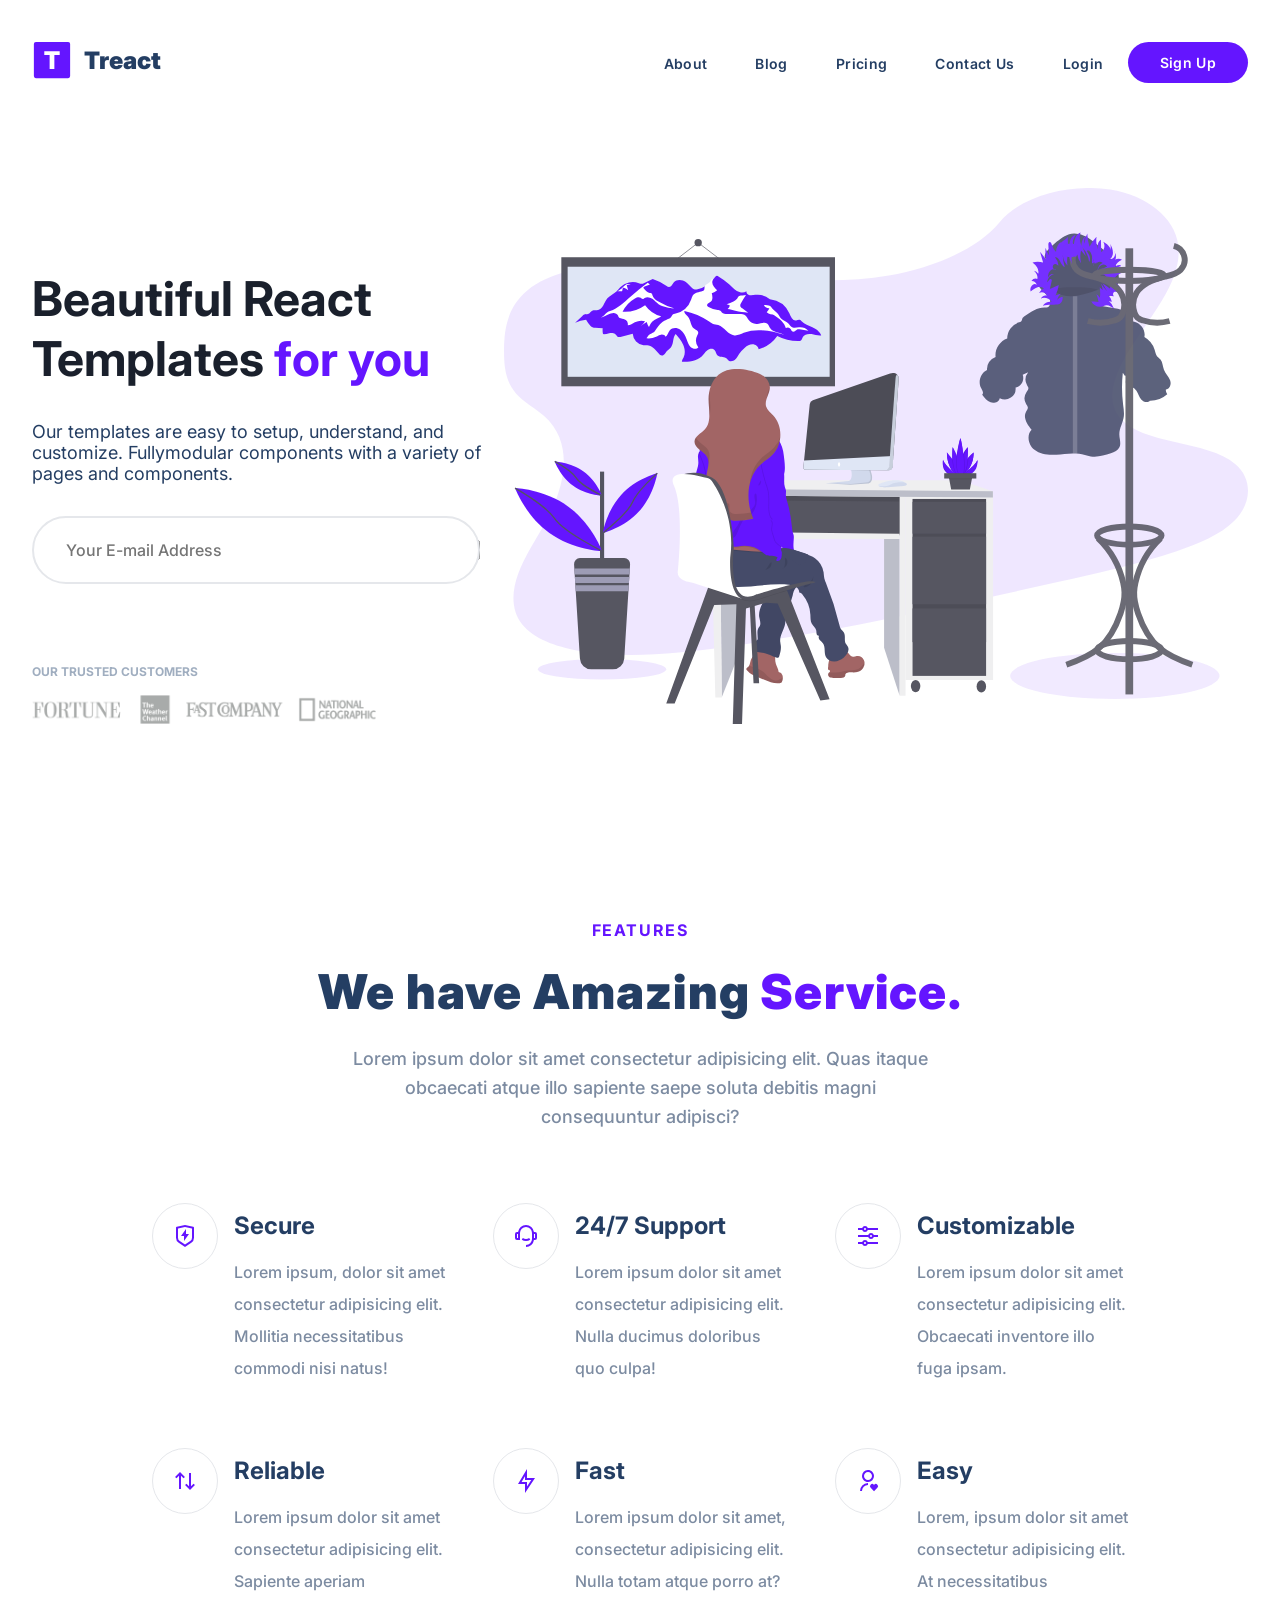
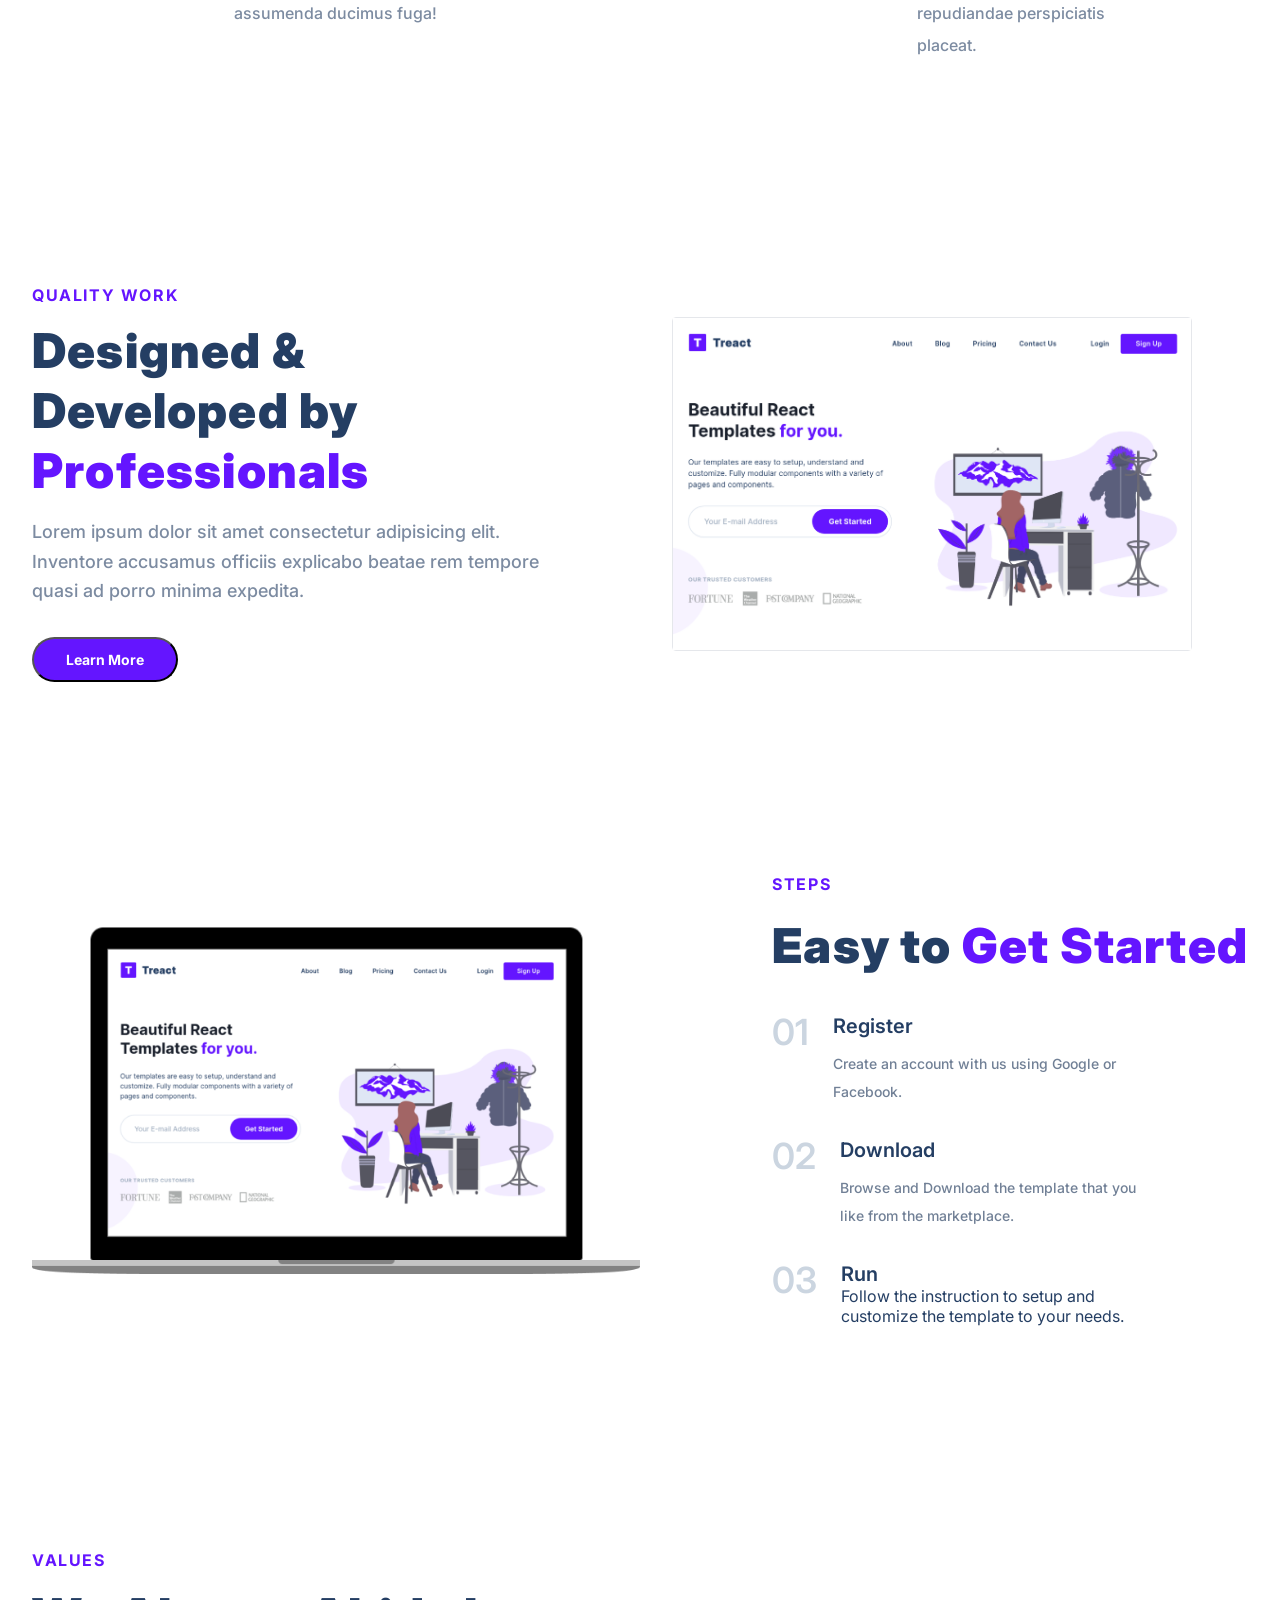
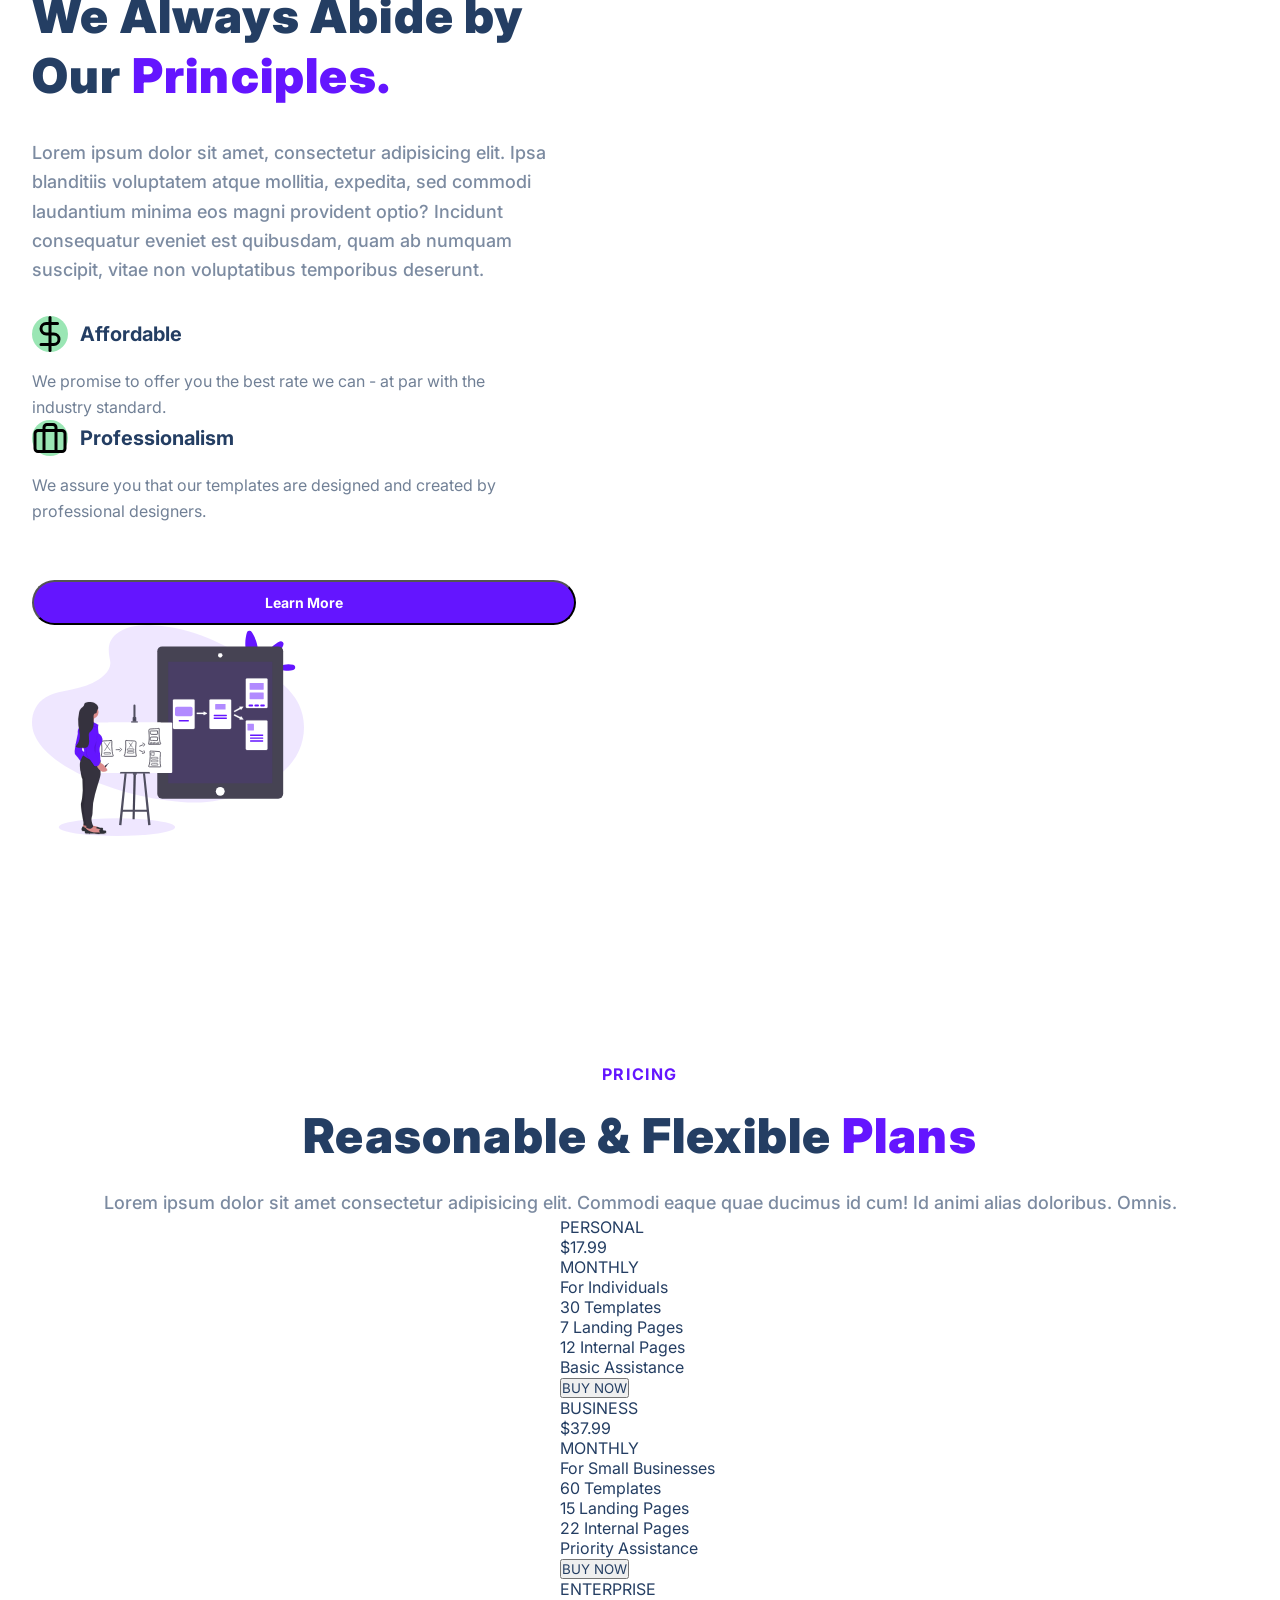
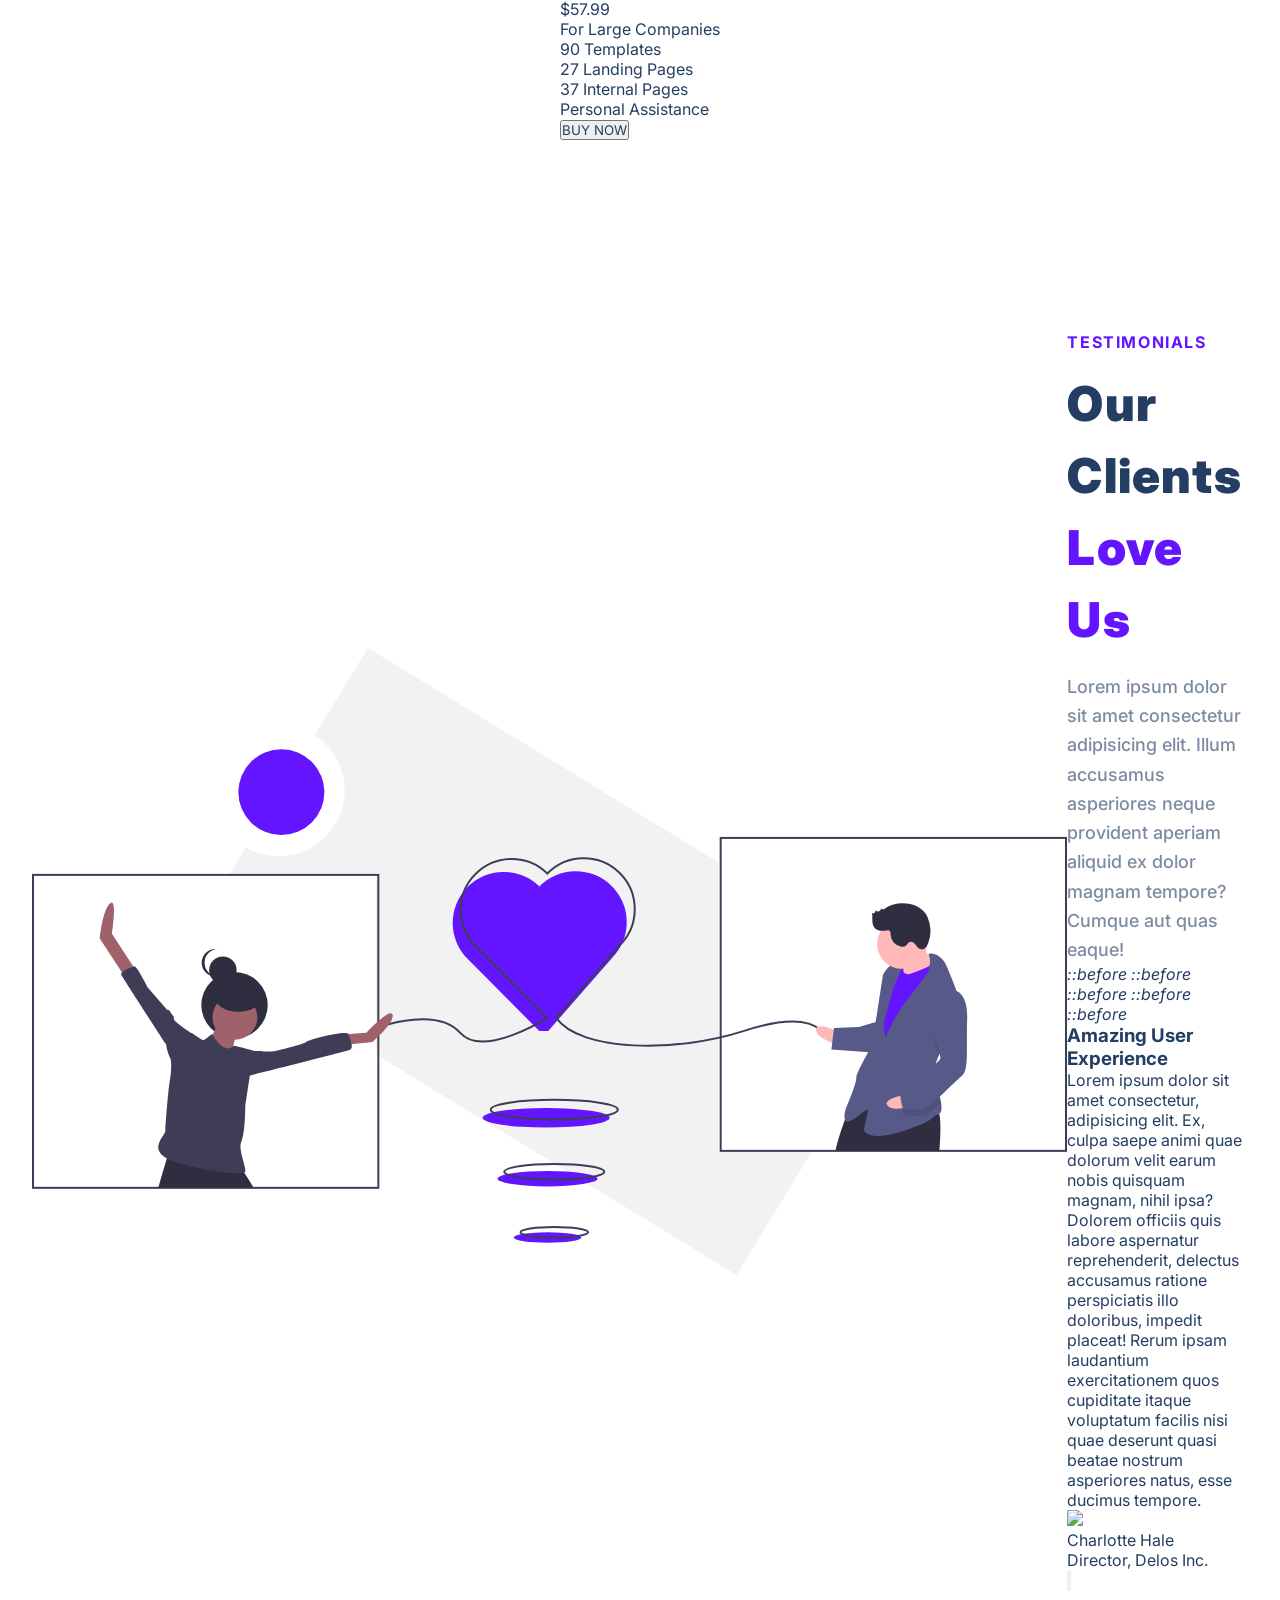
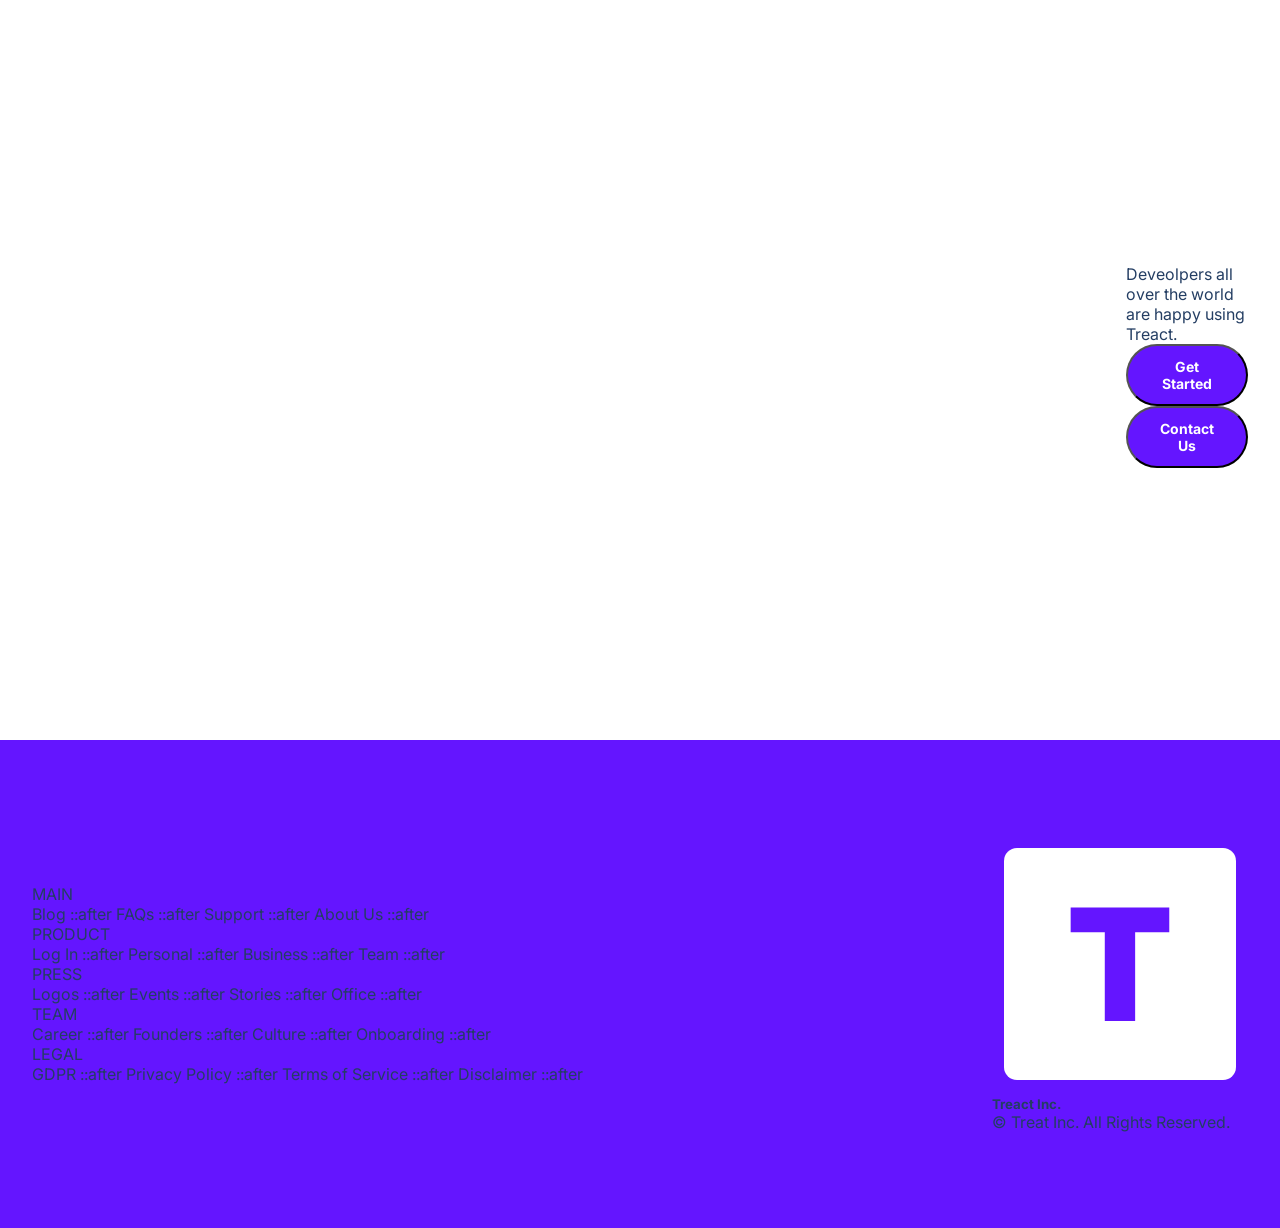
==== 3.3.3 Final Project/index.html @ ee533b45 "Add files via upload" ====
<!DOCTYPE html>
<html lang="en">

<head>
    <meta charset="UTF-8">
    <meta name="viewport" content="width=device-width, initial-scale=1.0">
    <link rel="stylesheet" href="style.css">
    <script src="https://kit.fontawesome.com/6487f0a3d4.js" crossorigin="anonymous"></script>
    <script src="index.js"></script>
    <title>3.3.3 Final Project</title>
</head>

<body>
    <section id="landing">
        <nav>
            <div class="row nav__row">
                <div class="nav__logo">
                    <img class="nav__logo--img" src="./assets/logo.2c489fc453a1783cbadacf914efa3df6.svg" alt="LOGO">
                    <div class="nav__logo--title">Treact</div>
                </div>
                <div class="nav__links">
                    <a href="#" class="nav__link">About</a>
                    <a href="#" class="nav__link">Blog</a>
                    <a href="#" class="nav__link">Pricing</a>
                    <a href="#" class="nav__link">Contact Us</a>
                    <a href="#" class="nav__link login">Login</a>
                    <a href="#" class="nav__link nav__link--primary">Sign Up</a>
                </div>
                <button class="btn__menu" onclick="openMenu()">
                    <svg xmlns="http://www.w3.org/2000/svg" width="24" height="24" viewBox="0 0 24 24" fill="none"
                        stroke="currentColor" stroke-width="2" stroke-linecap="round" stroke-linejoin="round"
                        class="btn__menu--svg">
                        <line x1="3" y1="12" x2="21" y2="12"></line>
                        <line x1="3" y1="6" x2="21" y2="6"></line>
                        <line x1="3" y1="18" x2="21" y2="18"></line>
                    </svg>
                </button>
            </div>
        </nav>
        <div class="menu">
            <button class="btn__menu btn__menu--close" onclick="closeMenu()">
                <svg xmlns="http://www.w3.org/2000/svg" width="24" height="24" viewBox="0 0 24 24" fill="none"
                    stroke="currentColor" stroke-width="2" stroke-linecap="round" stroke-linejoin="round"
                    class="light___StyledCloseIcon-lj69nl-14 fASujC">
                    <line x1="18" y1="6" x2="6" y2="18"></line>
                    <line x1="6" y1="6" x2="18" y2="18"></line>
                </svg>
            </button>            
        </div>
        <header>
            <div class="container">
                <div class="row">
                    <div class="header__description">
                        <h1>Beautiful React Templates <span class="purple">for you</span>
                        </h1>
                        <p class="header__description--para">
                            Our templates are easy to setup, understand, and customize. Fullymodular components with a variety of pages and components.
                        </p>
                        <div class="header__email">
                            <input type="text" class="header__email--input" placeholder="Your E-mail Address">
                            <button class="header__email--btn">Get Started</button>
                        </div>
                        <p class="header__customer--title">OUR TRUSTED CUSTOMERS</p>
                        <img src="./assets/customers-logo-strip.680ac7c2e8ae28161d2c.png" class="header__customers">
                    </div>
                    <figure class="header__img--wrapper">
                        <img src="./assets/design-illustration-2.6da6a00b20c07c4a9b65d1870679e1b8.svg" class="header__img">
                    </figure>
                </div>
            </div>    
        </header>
    </section>    
    <main>
        <section id="features">
            <div class="container">
                <div class="row__narrow">
                    <h4 class="section__tag">FEATURES</h4>
                    <h2 class="section__title">We have Amazing <span class="purple">Service.</span>
                    </h2>
                    <div class="section__para">Lorem ipsum dolor sit amet consectetur adipisicing elit. Quas itaque obcaecati atque illo sapiente saepe soluta debitis magni consequuntur adipisci?
                    </div>
                    <div class="features">
                        <div class="feature">
                            <div class="feature__row">
                                <figure class="feature__img--wrapper">
                                    <img src="./assets/shield-icon.daefe14b320b14fbd9cbd18908ac93ec.svg" class="feature__img">
                                </figure>
                                <div class="feature__text">
                                    <h2 class="feature__title">Secure</h2>
                                    <p class="feature__para">
                                        Lorem ipsum, dolor sit amet consectetur adipisicing elit. Mollitia necessitatibus commodi nisi natus!
                                    </p>
                                </div>
                            </div>
                        </div>
                        <div class="feature">
                            <div class="feature__row">
                                <figure class="feature__img--wrapper">
                                    <img src="./assets/support-icon.f9253ffa8cb6ffde5bbaa05eb5136375.svg" class="feature__img">
                                </figure>
                                <div class="feature__text">
                                    <h2 class="feature__title">24/7 Support</h2>
                                    <p class="feature__para">Lorem ipsum dolor sit amet consectetur adipisicing elit. Nulla ducimus doloribus quo culpa!</p>
                                </div>
                            </div>
                        </div>
                        <div class="feature">
                            <div class="feature__row">
                                <figure class="feature__img--wrapper">
                                    <img src="./assets/customize-icon.367468c90fd796009b97fbfba67b2c6a.svg" class="feature__img">
                                </figure>
                                <div class="feature__text">
                                    <h2 class="feature__title">Customizable</h2>
                                    <p class="feature__para">Lorem ipsum dolor sit amet consectetur adipisicing elit. Obcaecati inventore illo fuga ipsam.
                                    </p>
                                </div>
                            </div>
                        </div>
                        <div class="feature">
                        <div class="feature__row">
                            <figure class="feature__img--wrapper">
                                <img src="./assets/reliable-icon.1367510a8f0a1bec76dc425d25f92f43.svg" class="feature__img">
                            </figure>
                            <div class="feature__text">
                                <h2 class="feature__title">Reliable</h2>
                                <p class="feature__para">
                                    Lorem ipsum dolor sit amet consectetur adipisicing elit. Sapiente aperiam assumenda ducimus fuga!
                                </p>
                            </div>
                        </div>
                      </div>
                      <div class="feature">
                        <div class="feature__row">
                            <figure class="feature__img--wrapper">
                                <img src="./assets/fast-icon.dbb971a73d4805d2fc3bcdacdb55beba.svg" class="feature__img">
                            </figure>
                            <div class="feature__text">
                                <h2 class="feature__title">Fast</h2>
                                <p class="feature__para">
                                    Lorem ipsum dolor sit amet, consectetur    adipisicing elit. Nulla totam atque porro  at?
                                </p>
                            </div>
                        </div>
                    </div>
                    <div class="feature">
                        <div class="feature__row">
                            <figure class="feature__img--wrapper">
                                <img src="./assets/simple-icon.673b7e1750b2a4ef32907fc164828d00.svg" class="feature__img">
                            </figure>
                            <div class="feature__text">
                                <h2 class="feature__title">Easy</h2>
                                <p class="feature__para">Lorem, ipsum dolor sit amet consectetur adipisicing elit. At necessitatibus repudiandae perspiciatis placeat.</p>
                            </div>
                        </div>
                    </div>                    
                </div>
            </div>
        </section>
        <section id="quality">
            <div class="container">
                <div class="row">
                    <div class="quality__description">
                        <div class="section__tag">QUALITY WORK</div>
                        <h2 class="section__title">
                            Designed & Developed by <span class="purple">Professionals</span>
                        </h2>
                        <p class="section__para">Lorem ipsum dolor sit amet consectetur adipisicing elit. Inventore accusamus officiis explicabo beatae rem tempore quasi ad porro minima expedita.
                        </p>
                        <button class="btn">Learn More</button>
                    </div>
                    <figure class="quality__img--wrapper">
                        <img src="./assets/hero-screenshot-1.40a097b525c2f8c9808e.png" class="quality__img">
                    </figure>
                </div>
            </div>
        </section>
        <section id="steps">
            <div class="container">
                <div class="row">
                    <figure class="steps__img--wrapper">
                        <img src="./assets/hero-screenshot-2.241aac1fbc66db29d873.png" class="staps__img" alt="Dashboard Screenshot">
                    </figure>
                    <div class="staps__description">
                        <div class="section__tag">STEPS</div>
                        <h2 class="section__title">Easy to <span class="purple">Get Started</span>
                        </h2>
                        <div class="steps__list">
                            <div class="step">
                                <div class="step__number">01</div>
                                <div class="step__description">
                                    <div class="step__title">Register</div>
                                    <p class="step__para">
                                        Create an account with us using Google or Facebook.
                                    </p>
                                </div>
                            </div>
                            <div class="step">
                                <div class="step__number">02</div>
                                <div class="step__description">
                                    <div class="step__title">Download</div>
                                    <p class="step__para">Browse and Download the template that you like from the marketplace.
                                    </p>
                                </div>
                            </div>
                            <div class="step">
                                <div class="step__number">03</div>
                                <div class="step__description">
                                    <div class="step__title">Run</div>
                                    <p class="step__parp">
                                        Follow the instruction to setup and customize the template to your needs.
                                    </p>
                                </div>
                            </div>
                        </div>
                    </div>
                </div>
            </div>
        </section>
        <section id="values">
            <div class="container">
                <div class="row">
                    <div class="values__description">
                        <div class="section__tag">VALUES</div>
                        <h2 class="section__title">We Always Abide by Our <span class="purple">Principles.</span>
                        </h2>
                        <div class="section__para">
                            Lorem ipsum dolor sit amet, consectetur adipisicing elit. Ipsa blanditiis voluptatem atque mollitia, expedita, sed commodi laudantium minima eos magni provident optio? Incidunt consequatur eveniet est quibusdam, quam ab numquam suscipit, vitae non voluptatibus temporibus deserunt.
                        </div>
                        <div class="values__list">
                            <div class="value">
                                <div class="value__title">
                                    <figure class="value__img--wrapper">
                                        <img src="./assets/dollar-sign.svg" alt="dollarsign">
                                    </figure>
                                    <div class="value__name">Affordable</div>
                                </div>
                                <div class="value__para">We promise to offer you the best rate we can - at par with the industry standard.
                                </div>
                                <div class="value">
                                    <div class="value__title">
                                        <figure class="value__img--wrapper">
                                            <img src="./assets/briefcase.svg" alt="briefcase">
                                        </figure>
                                        <div class="value__name">Professionalism</div>
                                    </div>
                                    <div class="value__para">We assure you that our templates are designed and created by professional designers.
                                    </div>
                                </div>
                            </div>
                            <button class="btn">Learn More</button>
                        </div>
                        <img class="values__img" src="./assets/prototype-illustration.21bc4b3f612a2f257c3d361067582485.svg">
                    </div>
                </div>
            </div>
        </section>
        <section id="pricing">
            <div class="container">
                <div class="row">
                    <div class="section__tag">PRICING</div>
                    <h2 class="section__title">Reasonable & Flexible <span class="purple">Plans</span>
                    </h2>
                    <p class="section__para">Lorem ipsum dolor sit amet consectetur adipisicing elit. Commodi eaque quae ducimus id cum! Id animi alias doloribus. Omnis.
                    </p>
                    <div class="plans">
                        <div class="plan">
                            <div class="plan__stripe"></div>
                            <div class="plan__top">
                                <div class="plan__name">PERSONAL</div>
                                <div class="plan__price">$17.99</div>
                                <div class="plan__duration">MONTHLY</div>
                            </div>
                            <div class="plan__middle">
                                <div class="plan__target">For Individuals</div>
                                <p classplan__feature>30 Templates</p>
                                <p classplan__feature>7 Landing Pages</p>
                                <p classplan__feature>12 Internal Pages</p>
                                <p classplan__feature>Basic Assistance</p>
                            </div>
                            <div class="plan__bottom">
                                <button class="plan__button">BUY NOW</button>
                            </div>
                        </div>
                        <div class="plan">
                            <div class="plan__stripe"></div>
                            <div class="plan__top">
                                <div class="plan__name">BUSINESS</div>
                                <div class="plan__price">$37.99</div>
                                <div class="plan__duration">MONTHLY</div>
                            </div>
                            <div class="plan__middle">
                                <div class="plan__target">For Small Businesses</div>
                                <p class="plan__feature">60 Templates</p>
                                <p class="plan__feature">15 Landing Pages</p>
                                <p class="plan__feature">22 Internal Pages</p>
                                <p class="plan__feature">Priority Assistance</p>
                            </div>
                            <div class="plan__bottom">
                                <button class="plan__button">BUY NOW</button>
                            </div>
                        </div>
                        <div class="plan">
                            <div class="plan__stripe"></div>
                            <div class="plan__top">ENTERPRISE</div>
                            <div class="plan__price">$57.99</div>
                        </div>
                        <div class="plan__middle">
                            <div class="plan__target">For Large Companies</div>
                            <p class="plan__feature">90 Templates</p>
                            <p class="plan__feature">27 Landing Pages</p>
                            <p class="plan__feature">37 Internal Pages</p>
                            <p class="plan__feature">Personal Assistance</p>
                        </div>
                        <div class="plan__bottom">
                            <button class="plan__button">BUY NOW</button>
                        </div>
                    </div>
                </div>
            </div>
        </section>
        <section id="testimonials">
            <div class="container">
                <div class="row">
                    <img src="./assets/love-illustration.c759090fa833369ad6ffb6eb19cacb3e.svg" alt="tesimonials__img">
                    <div class="testimonials__description">
                        <div class="section__tag">TESTIMONIALS</div>
                        <h2 class="section__title">
                            Our Clients <span class="purple">Love Us</span>
                        </h2>
                        <p class="section__para">
                            Lorem ipsum dolor sit amet consectetur adipisicing elit. Illum accusamus asperiores neque provident aperiam aliquid ex dolor magnam tempore? Cumque aut quas eaque!
                        </p>
                        <div class="testimonial">
                            <div class="testimonial__rating">
                                <i class="fas fa-star" aria-hidden="true">
                                ::before
                                </i>
                                <i class="fas fa-star" aria-hidden="true">
                                ::before
                                </i>
                                <i class="fas fa-star" aria-hidden="true">
                                ::before
                                </i>
                                <i class="fas fa-star" aria-hidden="true">
                                ::before
                                </i>
                                <i class="fas fa-star" aria-hidden="true">
                                ::before
                                </i>
                            </div>
                            <h3 class="testimonial__title">Amazing User Experience</h3>
                            <p class="testimonial__para">
                                Lorem ipsum dolor sit amet consectetur, adipisicing elit. Ex, culpa saepe animi quae dolorum velit earum nobis quisquam magnam, nihil ipsa? Dolorem officiis quis labore aspernatur reprehenderit, delectus accusamus ratione perspiciatis illo doloribus, impedit placeat! Rerum ipsam laudantium exercitationem quos cupiditate itaque voluptatum facilis nisi quae deserunt quasi beatae nostrum asperiores natus, esse ducimus tempore.
                            </p>
                            <div class="testimonial__bottom">
                                <div class="testimonial__profile">
                                    <img src="https://images.unsplash.com/photo-1494790108377-be9c29b29330?lib=rb-1.2.1&amp;ixid=eyJhcHBfaWQiOjEyMDd9&amp;facepad=3.25&amp;w=512&amp;q=80" class="testimonial__img">
                                    <div class="testimonial__details">
                                        <div class="testimonial__name">Charlotte Hale</div>
                                        <div class="testimonial__role">Director, Delos Inc.</div>
                                    </div>
                                </div>
                            </div>
                            <div class="testimonial__button">
                                <button class="testimonial__button">
                                    <svg fill="none" stroke="rgb(100,21,255)" stroke-linecap="round" stroke-linejoin="round" stroke-width="3" viewBox="0 0 24 24">
                                        <path d="M14 5l7 7m0 0l-7 7m7-7H3"></path>
                                    </svg>
                                </button>
                            </div>
                        </div>
                    </div>
                </div>
            </div>
        </section>
        <section id="start">
            <div class="container">
                <div class="row">
                    <svg viewBox="0 0 600 600" class="start__blob--1">
                        
                    </svg>
                    <svg viewBox="0 0 600 600" class="start__blob--1">
                    </svg>
                    <svg viewBox="0 0 600 600" class="start__blob--2">
                    </svg>
                    <div class="start__container">
                        <div class="start__row">
                            <div class="start__title">
                                Deveolpers all over the world are happy using Treact.
                            </div>
                            <div class="start__button">
                                <button class="start__button btn">Get Started</button>
                                <button class="start__button btn">Contact Us</button>
                            </div>
                        </div>
                    </div>
                </div>
            </div>
        </section>
    </main>
    <footer>
        <div class="row footer__row">
            <div class="footer__columns">
                <div class="footer__column">
                    <div class="footer__column--title">MAIN</div>
                    <a class="footer__column--link">
                        Blog
                        ::after
                    </a>
                    <a class="footer__column--link">
                        FAQs
                        ::after
                    </a>
                    <a class="footer__column--link">
                        Support
                        ::after
                    </a>
                    <a class="footer__column--link">
                        About Us
                        ::after
                    </a>
                </div>
                <div class="footer__column">
                    <div class="footer__column--title">PRODUCT</div>
                    <a class="footer__column--link">
                        Log In
                        ::after
                    </a>
                    <a class="footer__column--link">
                        Personal
                        ::after
                    </a>
                    <a class="footer__column--link">
                        Business
                        ::after
                    </a>
                    <a class="footer__column--link">
                        Team
                        ::after
                    </a>
                </div>
                <div class="footer__column">
                    <div class="footer__column--title">PRESS</div>
                    <a class="footer__column--link">
                        Logos
                        ::after
                    </a>
                    <a class="footer__column--link">
                        Events
                        ::after
                    </a>
                    <a class="footer__column--link">
                        Stories
                        ::after
                    </a>
                    <a class="footer__column--link">
                        Office
                        ::after
                    </a>
                </div>
                <div class="footer__column">
                    <div class="footer__column--title">TEAM</div>
                    <a class="footer__column--link">
                        Career
                        ::after
                    </a>
                    <a class="footer__column--link">
                        Founders
                        ::after
                    </a>
                    <a class="footer__column--link">
                        Culture
                        ::after
                    </a>
                    <a class="footer__column--link">
                        Onboarding
                        ::after
                    </a>
                </div>
                <div class="footer__column">
                    <div class="footer__column--title">LEGAL</div>
                    <a class="footer__column--link">
                        GDPR
                        ::after
                    </a>
                    <a class="footer__column--link">
                        Privacy Policy
                        ::after
                    </a>
                    <a class="footer__column--link">
                        Terms of Service
                        ::after
                    </a>
                    <a class="footer__column--link">
                        Disclaimer
                        ::after
                    </a>
                </div>
            </div>
            <div class="footer__divider"></div>
            <div class="footer__bottom">
                <div class="footer__logo">
                    <img src="./assets/logo-light.d9a5d1b5be5ea077b26864fdfc2e96a4.svg"  alt class= "footer__logo">
                    <h5 class="footer__logo--text">Treact Inc.</h5>
                </div>
                <div class="footer__copyright">&#169 Treat Inc. All Rights Reserved.     
                </div>
            </div>
        </div>
    </footer>
</body>

</html>
---- 3.3.3 Final Project/style.css ----
@import url('https://fonts.googleapis.com/css2?family=Inter:wght@100;200;300;400;500;600;700;800;900&display=swap');

* {
    margin: 0;
    padding: 0;
    box-sizing: border-box;
    font-family: 'Inter', sans-serif;
    color: #243e63;
}

body {
    max-width: 100vw;
    overflow-x: hidden;
}

.row {
    width: 100%;
    max-width: 1280px;
    margin: 0 auto;
}

.row__narrow {
    width: 100%;
    max-width: 1024px;
    margin: 0 auto;
}

.container {
    padding: 96px 0;
}

.purple {
    color: #6415ff;
}

section {
    padding: 0 32px;
}

main {
    margin-bottom: 96px;
}


/* 

NAVBAR ↓

*/


nav {
    padding-top: 32px;
    display: flex;
}

.nav__row {
    display: flex;
    justify-content: space-between;
}

.nav__logo {
    display: flex;
    align-items: center;
    margin: 8px 0;
    padding-bottom: 4px;
}

.nav__links {
    display: flex;
    align-items: center;
    padding-bottom: 2px;
}

.nav__link {
    font-size: 14px;
    font-weight: 600;
    padding-top: 4px;
    letter-spacing: 0.35px;
    border-bottom: 2px solid transaprent;
    position: relative;
    transition: all 300ms;
    margin: 0 24px;
}

.nav__link--primary {
    margin: 0;
    padding: 10px 32px;
    margin-top: 2px;
    border-radius: 9999px;
    color: #fff;
    background-color: #6415ff;
    line-height: 1.5;
    border: none;
    width: auto;
    transition: all 300ms ease;
}

.nav__link--primary:after {
    content: "";
    width: 0;
    height: 0;
}

.nav__link:after {
    position: absolute;
    left: 0;
    bottom: -6px;
    background: #6415ff;
    transition: all 300ms ease;
    opacity: 0;
}

a {
    display: inline;
    text-decoration: none;
}



.nav__logo--img {
    height: 40px;
    width: 40px;
}

.nav__logo--title {
    font-weight: 900;
    font-size: 24px;
    margin-left: 12px;
}


.btn__menu {
    background-color: transparent;
    border: none;
    display: none;
    transition: all 300ms ease;
}

button {
    cursor: pointer;
}

.btn__menu--svg:hover {
    filter: invert(26%) sepia(94%) saturate(7476%) hue-rotate(261deg) brightness(94%) contrast(115%);
}

.menu {
    position: fixed;
    top: 0;
    left: 0;
    right: 0;
    height: 378px;
    margin: 24px 16px;
    padding: 32px;
    background-color: #fff;
    border: 1px solid rgb(229, 231, 235);
    border-radius: 8px;
    z-index: 4;
    visibility: hidden;
    opacity: 0;
    transform: translateX(300%);
    transition: all 300ms ease;
}

.menu__links {
    width: 100%;
    height: 100%;
    display: flex;
    flex-direction: column;
    align-items: center;
}

.menu__link {
    color: #1a202c;
    font-size: 18px;
    font-weight: 600;
    line-height: 1.5;
    margin: 8px 0;
    padding-bottom: 4px;
    border-bottom: 2px solid transparent;
}

.menu__link--primary {
    color: #f7fafc;
    padding: 12px 32px;
    background: #6415ff;
    border-radius: 500px;
    border: none;
}

.menu--open .menu {
    visibility: visible;
    opacity: 1;
    transform: translateX(0);
}

.btn__menu--close {
    position: fixed;
    top: 24px;
    right: 18px;
}


/* 

HEADER / ABOUT US ↓

*/


header {
    position: relative;
}

header .row {
    display: flex;
    align-items: center;
    justify-content: space-between;
}

.header__description {
    width: 40%;
}

.header__description--para {
    margin: 32px 0;
    font-size: 48px;
    font-size: 18px;
}

h1 {
    font-size: 48px;
    color: #1a202c;
    line-height: 1.25;
}

.row {
    display: flex;
    align-items: center;
    justify-content: space-between;
}

.header__email {
    width: 100%;
    max-width: 448px;
    height: 68px;
    position: relative;
    display: flex;
    justify-content: flex-end;
    align-items: center;
}

.header__email--input {
    width: 100%;
    border-radius: 500px;
    border: 2px solid rgb(229, 231, 235);
    padding: 20px 192px 20px 32px;
    color: rgb(36, 62, 99);
    font-size: 16px;
    font-weight: 500;
    position: absolute;
    top: 0;
    bottom: 0;
    z-index: 1;
    transition: border-color 300ms;
}

.header__customer--title {
    margin-top: 80px;
    color: #a0aec0;
    font-size: 12px;
    font-weight: 700;
}

.header__customers {
    margin: 16px 0px 0px;
    padding: 0px 128px 0px 0px;
    padding-right: 128px;
    opacity: 0.5;
}

img {
    width: 100%;
}

.header__img {
    width: 100%;
    max-width: 768px;
}

/* 

FEATURES ↓

*/


#features {
    position: relative;
}

section {
    padding: 0 32px;
}

.container {
    padding: 96px 0;
}

#features .row__narrow {
    display: flex;
    flex-direction: column;
    align-items: center;
}

.row__narrow {
    width: 100%;
    max-width: 1024px;
    margin: 0 auto;
}

.section__tag {
    font-size: 16px;
    color: #6415ff;
    letter-spacing: 1.6px;
    font-weight: 700;
    text-transform: uppercase;
}

.section__title {
    font-size: 48px;
    font-weight: 900;
    color: rgb(36, 62, 99);
    line-height: 1.5;
    margin: 16px 0;
    letter-spacing: 0.025em;
}

#features .section__para {
    text-align: center;
    max-width: 576px;
}

.section__para {
    font-size: 18px;
    font-weight: 500;
    color: #7c8ba1;
    line-height: 1.625;
}

.features {
    display: flex;
    flex-wrap: wrap;
    margin-top: 40px;
}

.feature {
    width: calc(100% / 3);
}

.feature__row {
    display: flex;
    align-items: flex-start;
    padding: 32px 24px;
}

.feature__img--wrapper {
    display: flex;
    padding: 20px;
    border: 1px solid #e5e7eb;
    border-radius: 500px;
}

.feature__img {
    width: 24px;
    height: 24px;
}

.feature__text {
    margin-top: 8px;
    margin-left: 16px;
}

.feature__para {
    margin-top: 16px;
    font-size: 16px;
    max-width: cal(634px / 3);
    color: rgb(124, 139, 161);
    line-height: 2;
    font-weight: 500;
}




/* 

QUALITY WORK ↓

*/

#quality .row {
    display: flex;
    justify-content: space-between;
    align-items: center;
}

.quality__description {
    width: 50%;
    max-width: 576px;
    margin-right: 65px;
}

.section__tag {
    font-size: 16px;
    color: #6415ff;
    letter-spacing: 1.6px;
    font-weight: 700;
    text-transform: uppercase;
}

#quality .section__title {
    line-height: 1.25;
}

.section__title {
    font-size: 48px;
    font-weight: 900;
    color: rgb(36, 62, 99);
    margin: 16px 0;
    letter-spacing: 0.025;
}

#quality .btn {
    margin-top: 32px;
}

.btn {
    background-color: #6415ff;
    padding: 12px 32px;
    border-radius: 500px;
    font-size: 14px;
    color: #fff;
    font-weight: bold;
    transition: all 300ms ease;
    cursor: pointer;

}.quality__img--wrapper {
    border-radius: 4px;
    border: 1px solid rgb(229, 231, 235);
    position: relative;
    margin: 0 56px;
    z-index: 2;
    display: flex;
    width: 50%;
}




/* 

STEPS ↓

*/


#steps .row {
    display: flex;
    justify-content: space-between;
    align-items: center;
}.steps__description, .steps__img--wrapper {
    width: 50%;
}

.steps__img--wrapper {
    display: flex;
    position: relative;
}

.steps__img {
    z-index: 2;
}

img {
    width: 100%;
}

.steps__description, .step__description--wrapper {
    width: 50%;
}

.steps__description {
    padding: 32px 0;
    padding-left: 64px;
}

.section__tag {
    font-size: 16px;
    color: #6415ff;
    letter-spacing: 0.025;
}

.section__title {
    font-size: 48px;
    font-weight: 900;
    color: rgb(36, 62, 99);
    line-height: 1.5;
    margin: 16px 0;
    letter-spacing: 0.025em;
}
.step {
    display: flex;
    align-items: flex-start;
    margin-top: 32px;
}

.step__number {
    color: #cbd5e0;
    font-size: 36px;
    font-weight: 600;
    line-height: 1;
}

.step__description {
    display: flex;
    flex-direction: column;
    margin-left: 24px;
    max-width: 320px;
}

.step__title {
    font-weight: 600;
    font-size: 20px;
}

.step__para {
    font-size: 14px;
    color: #718096;
    margin-top: 12px;
    font-weight: 500;
    line-height: 2;
}



/* 

VALUES ↓

*/

#values .row {
    display: flex;
    justify-content: space-between;
    align-items: center;
}

.values__description, .values__img {
    width: 50%;
}

.values__description {
    padding: 32px 64px 32px 0;
}

#values .section__title {
    margin-top: 16px;
    margin-bottom: 32px;
}

#quality .section__title, #values .section__title {
    line-height: 1.25;
}

.section__title {
    font-size: 48px;
    font-weight: 900;
    color: rgb(36, 62, 99);
    margin: 16px 0;
    letter-spacing: 0.025em;
}

.values__list {
    display: flex;
    flex-direction: column;
    gap: 24px;
    margin: 0;
    padding: 0;
    list-style: none;
}

.value:nth-of-type(1) {
    margin-top: 32px;
    margin-bottom: 32px;
}

.value {
    align-items: flex-start;
    display: flex;
    flex-direction: column;
}

.value__title {
    display: flex;
    align-items: center;
}

.value:nth-child(1) .value__img--wrapper {
    background-color: #9ae6b4;
}

.value__img--wrapper {
    border-radius: 50%;
    display: flex;
    justify-content: center;
    align-items: center;
    width: 36px;
    height: 36px;
}

.value__img {
    width: 20px;
    height: 20px;
}

.value__name {
    margin-left: 12px;
    font-size: 20px;
    font-weight: bold;
    color: #243e63;
}

.value__para {
    margin-top: 16px;
    line-height: 1.625;
    color: #718096;
}

.value:nth-of-type(2) {
    margin-top: 32px;
    margin-bottom: 32px;
}

.value {
    margin-right: 2rem;
    align-items: flex-start;
    display: flex;
    flex-direction: column;
}

.value__title {
    display: flex;
    align-items: center;
}

.value:nth-child(2) .value__img--wrapper {
    background-color: #feb2b2;
}

.value__image--wraper {
    border-radius: 50%;
    display: flex;
    justify-content: center;
    align-items: center;
    width: 36px;
    height: 36;
}

/*

PRICING ↓

*/


#pricing .row {
    display: flex;
    flex-direction: column;
    align-items: center;
}

/* 

TESTIMONIALS ↓

*/


#testimonials .row {
    display: flex;
}


/* 

START / CALL TO ACTION ↓

*/



#start .row {
    position: relative;
    overflow: hidden;
}


/* 

FOOTER ↓

*/


footer {
    padding: 96px 32px;
    background-color: rgb(100, 21, 255);
    margin-bottom: -32px;
    position: relative;
    overflow: hidden;
}


/* 

MOBILE RESPONSIVENESS ↓

*/


@media(max-width: 1280px) {
    header .row {
        align-items: flex-end;
    }
}

@media (max-width: 1024px) {

    .btn__menu {
        display: block;
    }
    header .row {
        flex-direction: column;
        align-items: center;
    }
    footer {
        padding: 80px 32px;
    }
}

@media(max-width: 768px) {
    #quality .row,
    #values .row {
        flex-direction: column-reverse;
    }
    #steps .row,
    #testimonials .row {
        flex-direction: column;
        align-items: center;
    }
    #pricing .row {
        margin-top: 40px;
    }
}

@media(max-width: 640px) {
    .container {
        padding: 80px 0;
    }
    .nav__logo {
        margin: 8px 0;
        padding-bottom: 4px;
    }
    main {
        margin-bottom: 80px;
    }
}
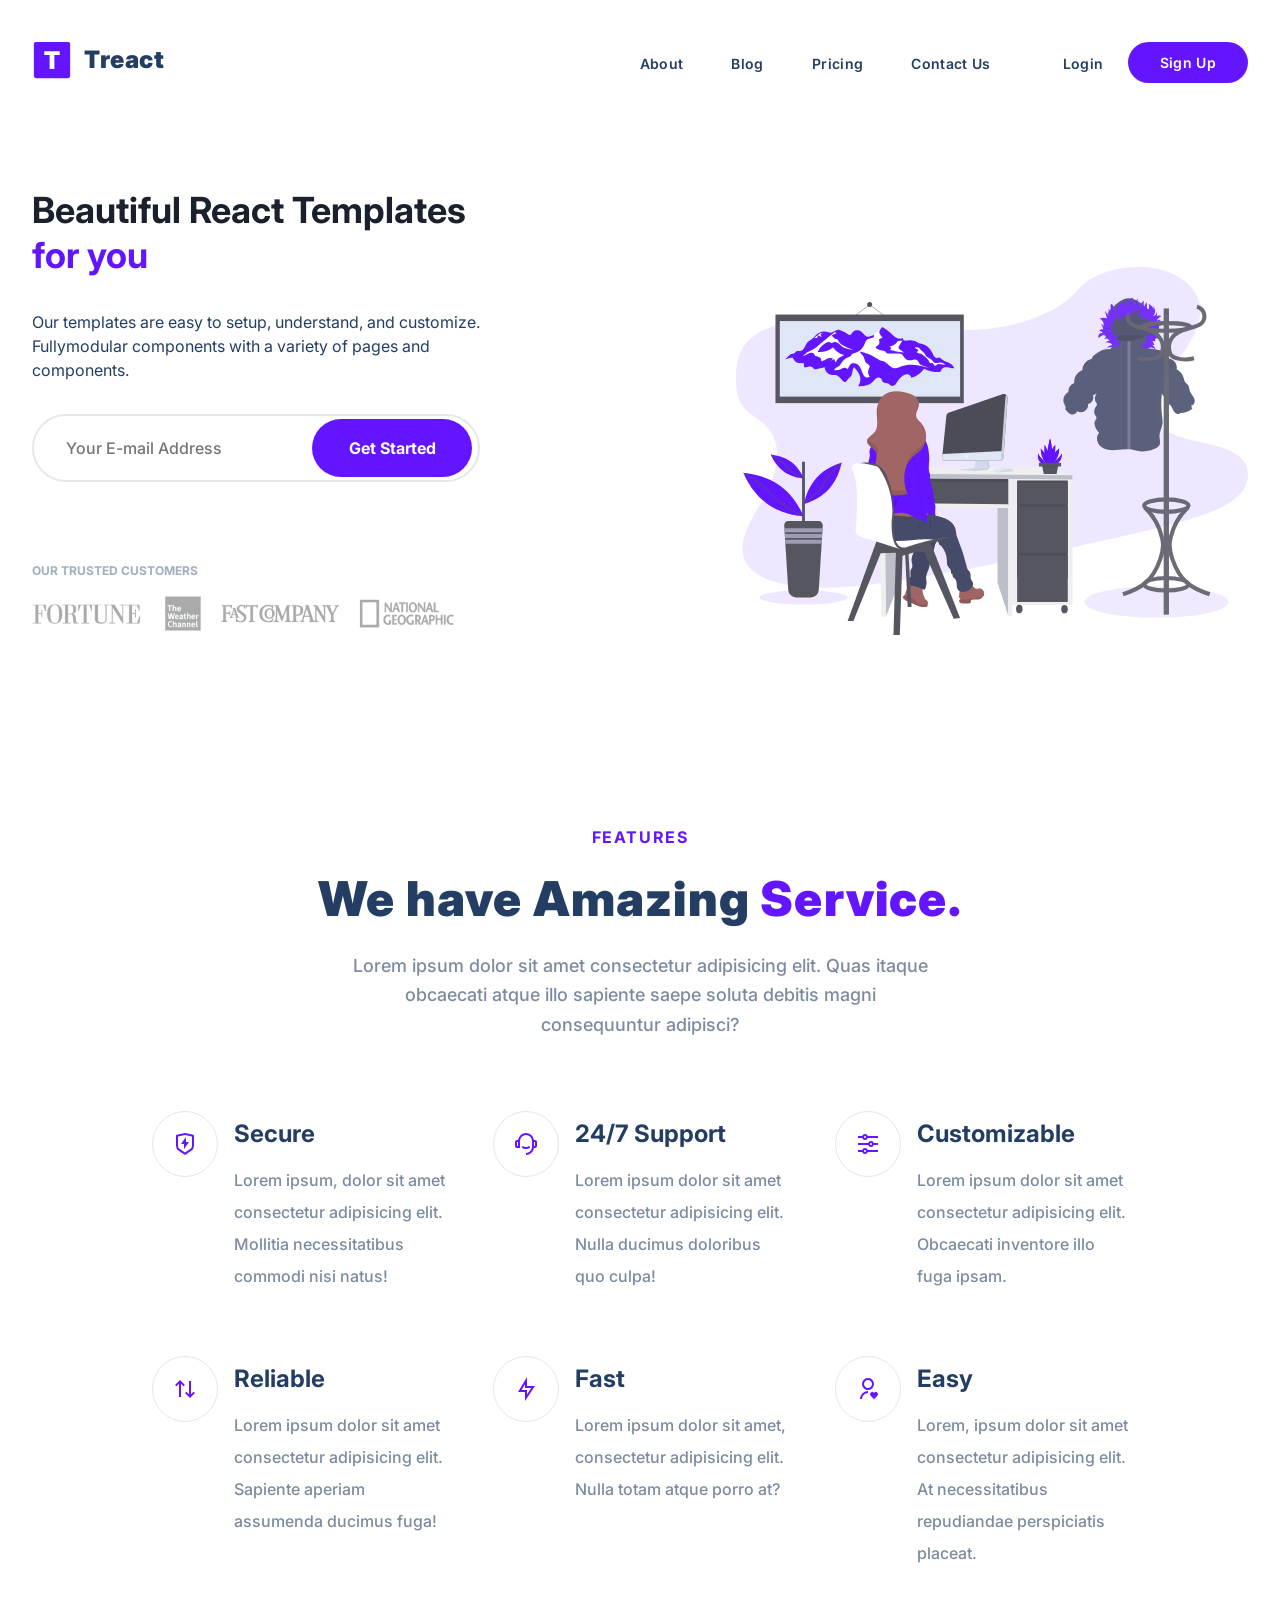
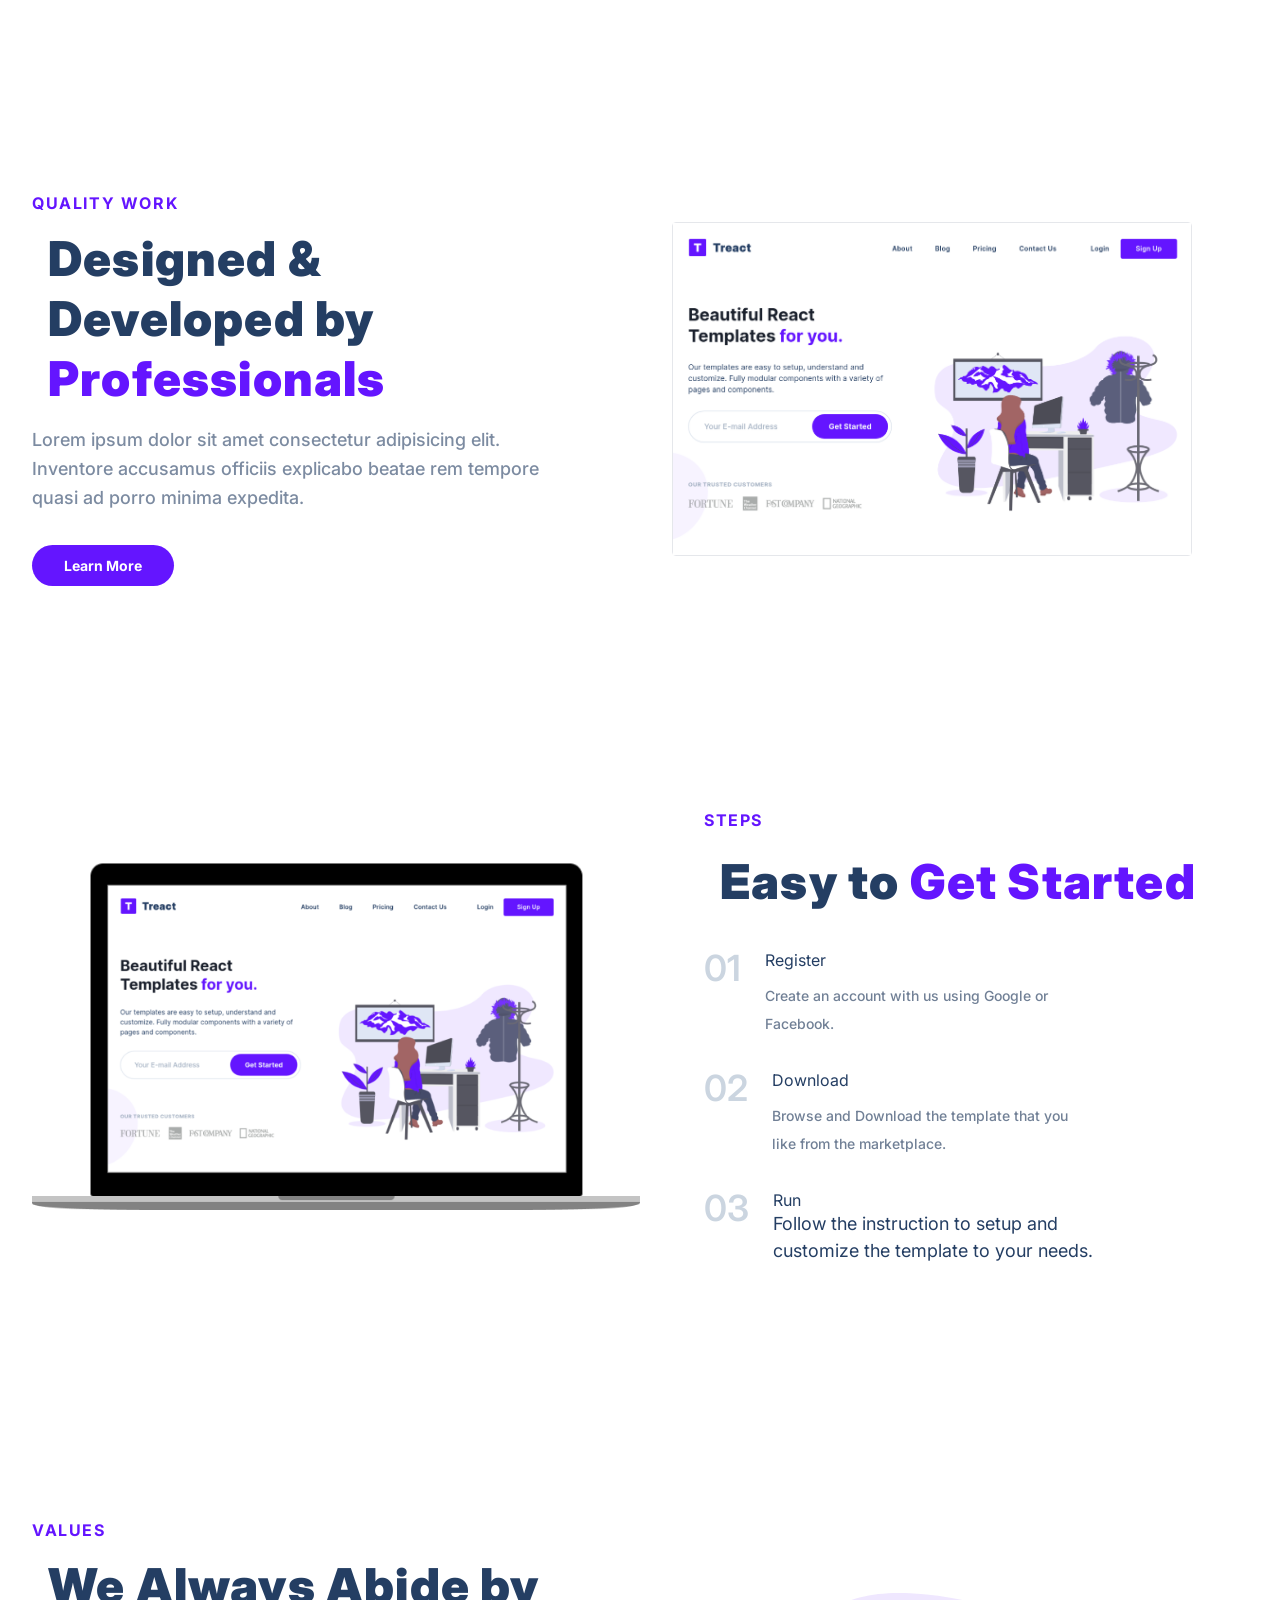
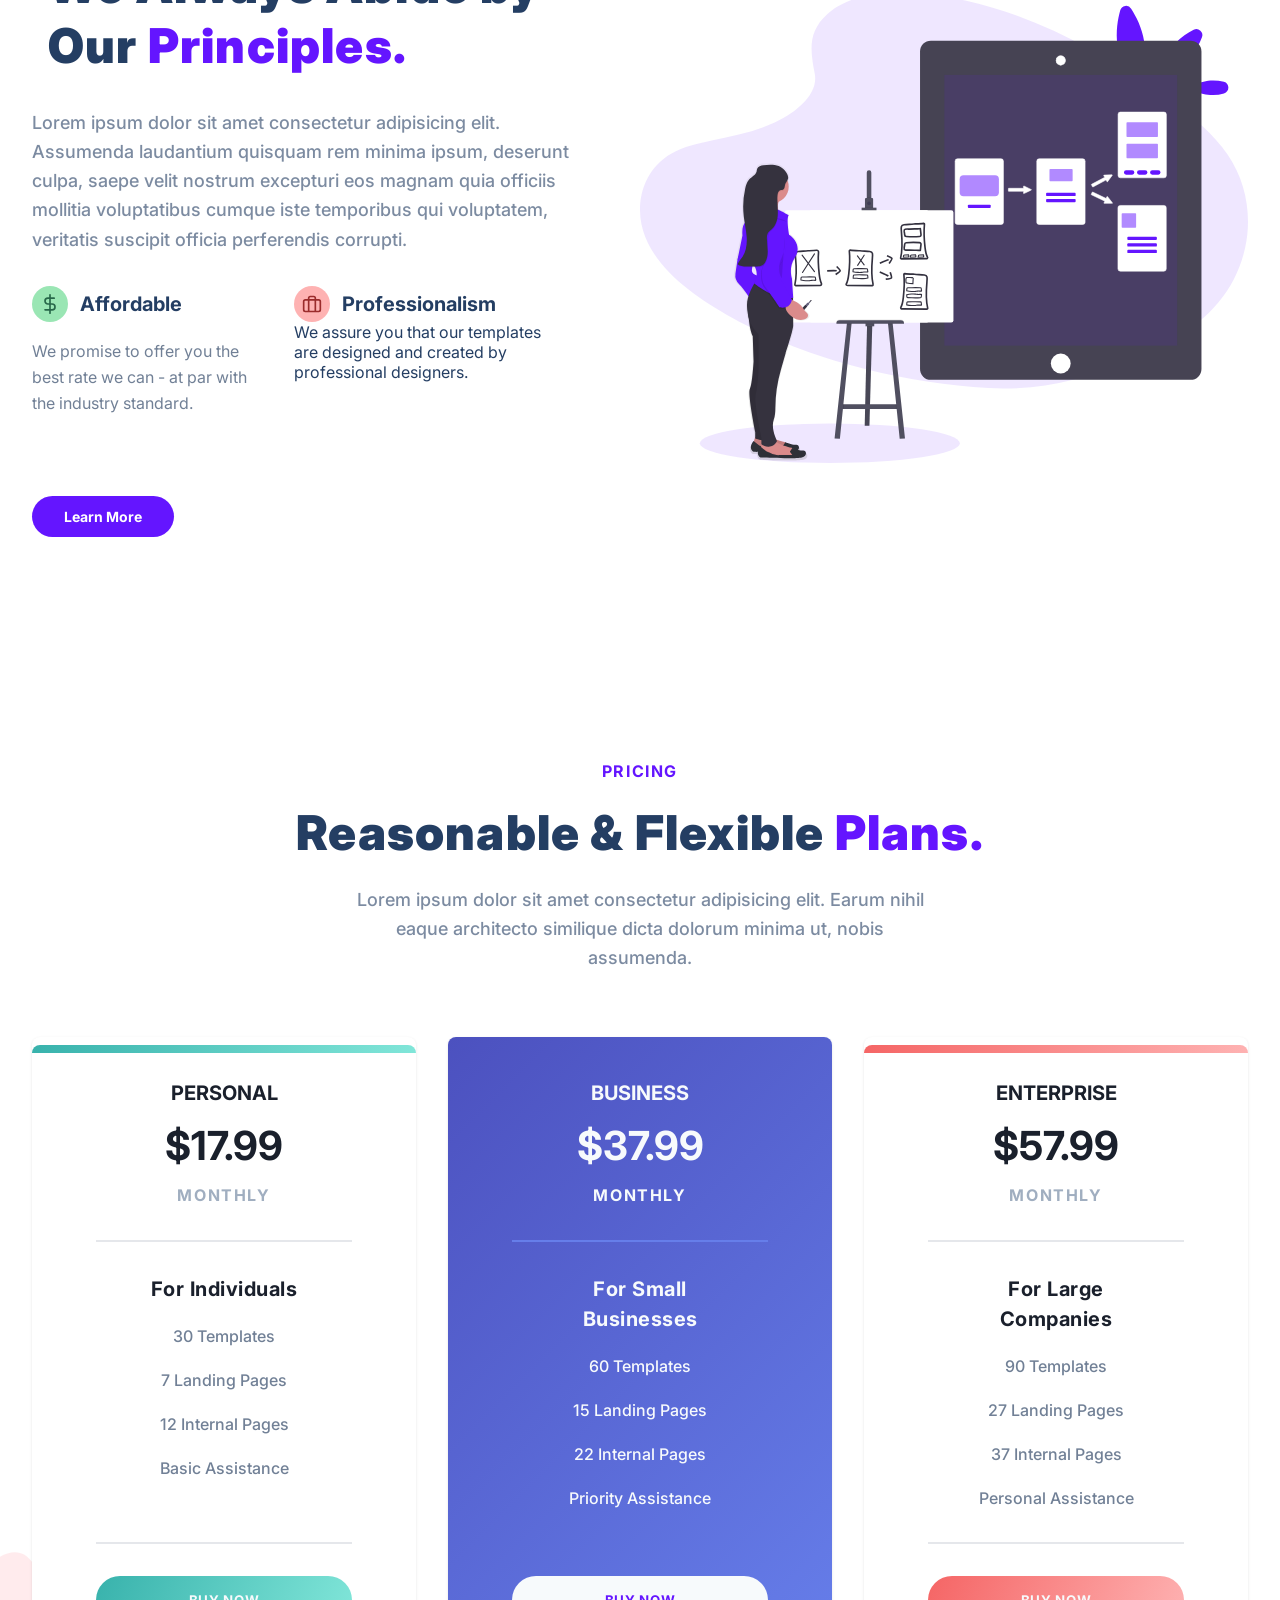
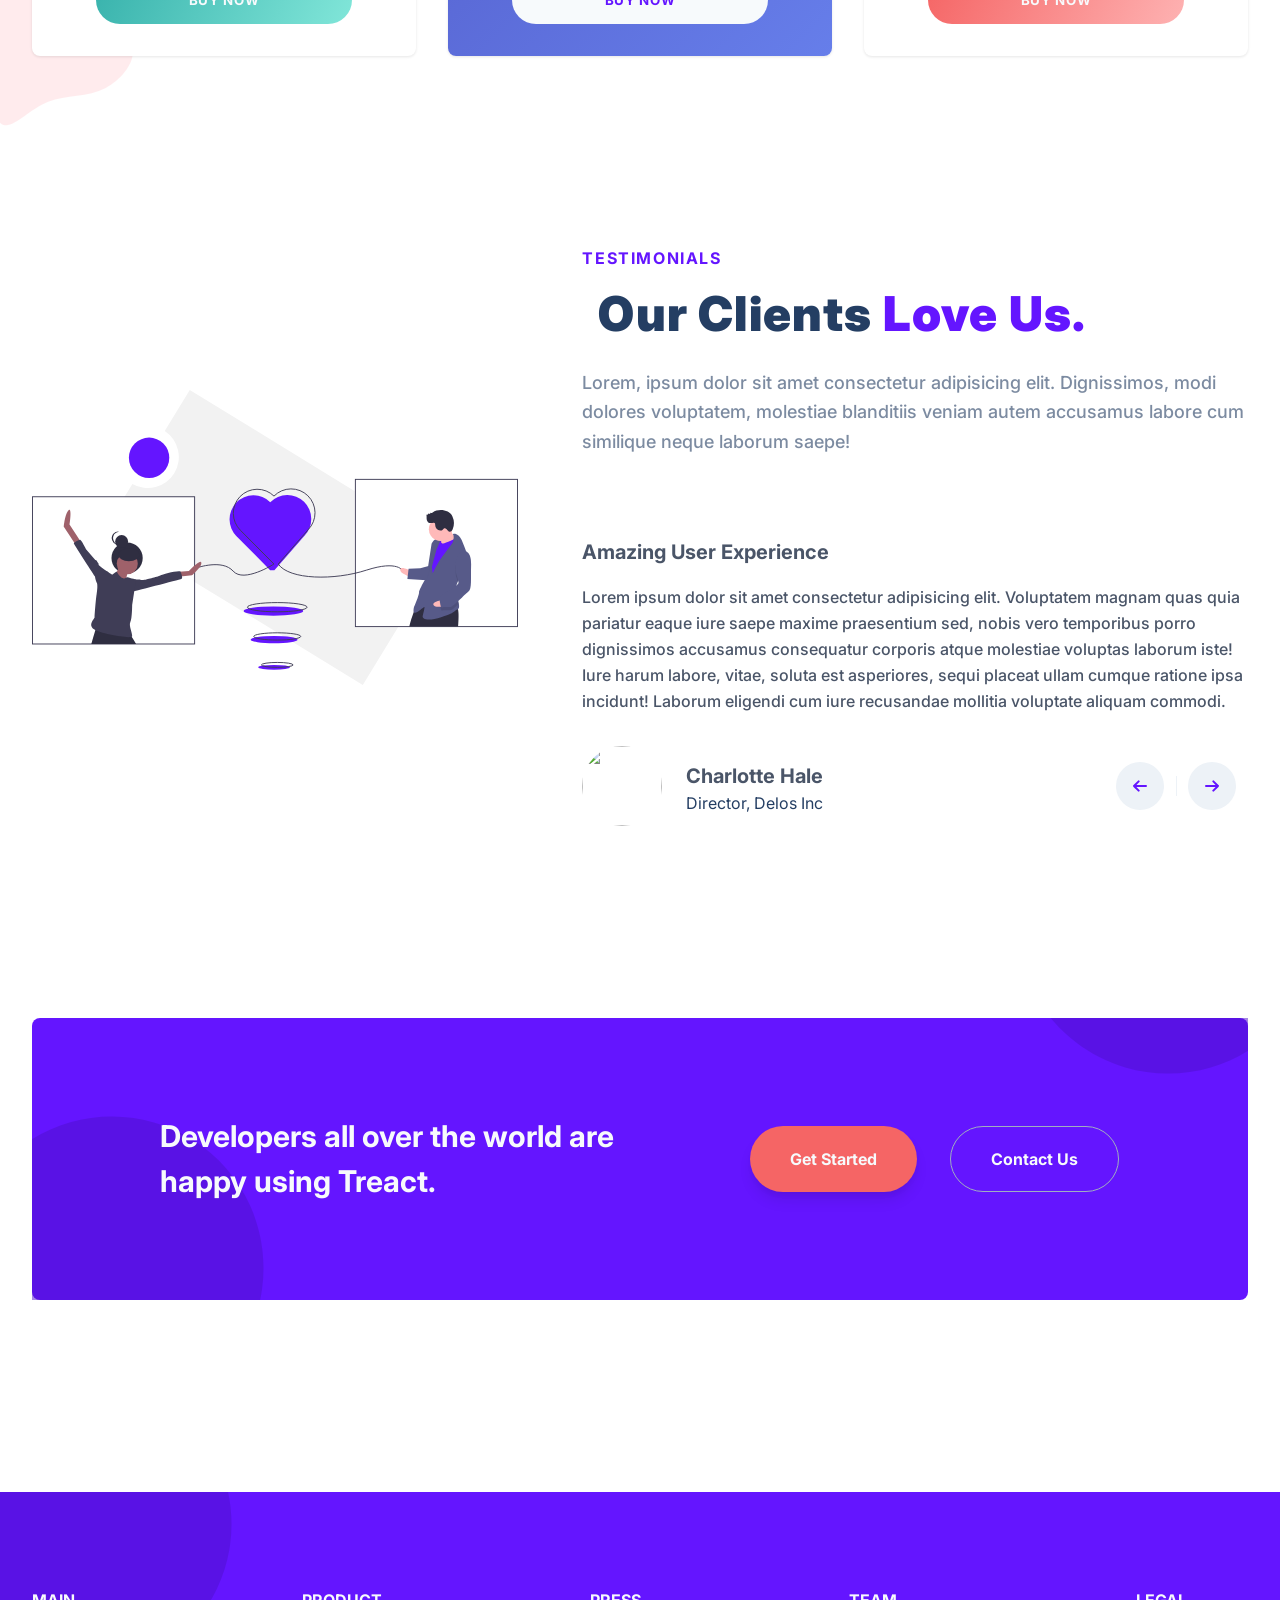
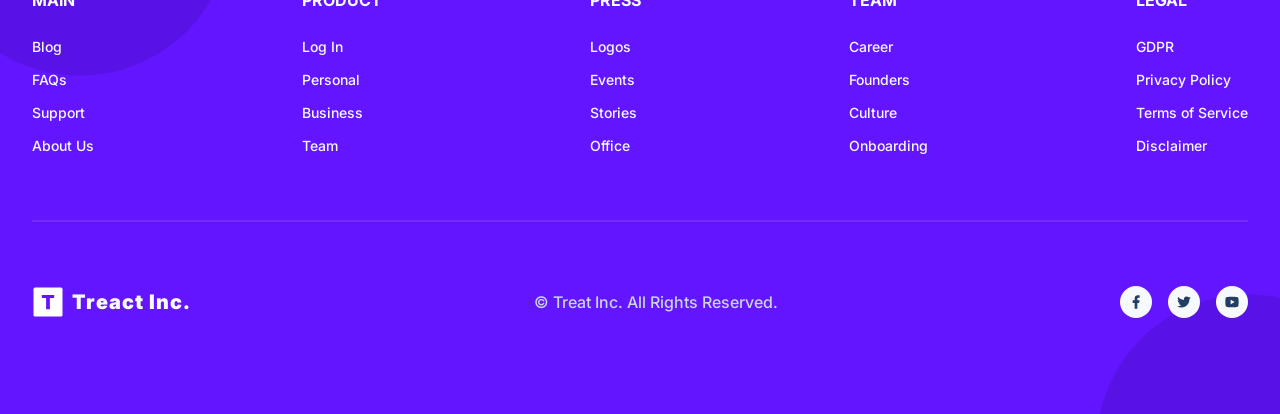
==== commit e3e89446: "Add files via upload" ====
--- a/3.3.3 Final Project/index.html
+++ b/3.3.3 Final Project/index.html
@@ -63,6 +63,7 @@
                         <p class="header__customer--title">OUR TRUSTED CUSTOMERS</p>
                         <img src="./assets/customers-logo-strip.680ac7c2e8ae28161d2c.png" class="header__customers">
                     </div>
+                    
                     <figure class="header__img--wrapper">
                         <img src="./assets/design-illustration-2.6da6a00b20c07c4a9b65d1870679e1b8.svg" class="header__img">
                     </figure>
@@ -180,7 +181,7 @@
                     <figure class="steps__img--wrapper">
                         <img src="./assets/hero-screenshot-2.241aac1fbc66db29d873.png" class="staps__img" alt="Dashboard Screenshot">
                     </figure>
-                    <div class="staps__description">
+                    <div class="steps__description">
                         <div class="section__tag">STEPS</div>
                         <h2 class="section__title">Easy to <span class="purple">Get Started</span>
                         </h2>
@@ -221,46 +222,58 @@
                 <div class="row">
                     <div class="values__description">
                         <div class="section__tag">VALUES</div>
-                        <h2 class="section__title">We Always Abide by Our <span class="purple">Principles.</span>
+                        <h2 class="section__title">
+                            We Always Abide by Our
+                            <span class="purple">Principles.</span>
                         </h2>
                         <div class="section__para">
-                            Lorem ipsum dolor sit amet, consectetur adipisicing elit. Ipsa blanditiis voluptatem atque mollitia, expedita, sed commodi laudantium minima eos magni provident optio? Incidunt consequatur eveniet est quibusdam, quam ab numquam suscipit, vitae non voluptatibus temporibus deserunt.
+                            Lorem ipsum dolor sit amet consectetur adipisicing elit. Assumenda laudantium quisquam rem minima ipsum, deserunt culpa, saepe velit nostrum excepturi eos magnam quia officiis mollitia voluptatibus cumque iste temporibus qui voluptatem, veritatis suscipit officia perferendis corrupti.
                         </div>
                         <div class="values__list">
                             <div class="value">
                                 <div class="value__title">
                                     <figure class="value__img--wrapper">
-                                        <img src="./assets/dollar-sign.svg" alt="dollarsign">
+                                        <svg xmlns="http://www.w3.org/2000/svg" width="24" height="24" viewBox="0 0 24 24"
+                                        fill="none" stroke="rgba(39, 103, 73, 1)" stroke-width="2" stroke-linecap="round" stroke-linejoin="round" class="value__img">
+                                            <line x1="12" y1="1" x2="12" y2="23"></line>
+                                            <path d="M17 5H9.5a3.5 3.5 0 0 0 0 7h5a3.5 3.5 0 0 1 0 7H6"></path>
+                                        </svg>
                                     </figure>
-                                    <div class="value__name">Affordable</div>
-                                </div>
-                                <div class="value__para">We promise to offer you the best rate we can - at par with the industry standard.
-                                </div>
-                                <div class="value">
-                                    <div class="value__title">
-                                        <figure class="value__img--wrapper">
-                                            <img src="./assets/briefcase.svg" alt="briefcase">
-                                        </figure>
-                                        <div class="value__name">Professionalism</div>
+                                    <div class="value__name">Affordable
                                     </div>
-                                    <div class="value__para">We assure you that our templates are designed and created by professional designers.
-                                    </div>
-                                </div>
-                            </div>
-                            <button class="btn">Learn More</button>
-                        </div>
-                        <img class="values__img" src="./assets/prototype-illustration.21bc4b3f612a2f257c3d361067582485.svg">
-                    </div>
+                                </div>
+                                <div class="value__para">
+                                    We promise to offer you the best rate we can - at par with the industry standard.
+                                </div>
+                            </div>
+                            <div class="value">
+                                <div class="value__title">
+                                    <figure class="value__img--wrapper">
+                                        <svg xmlns="http://www.w3.org/2000/svg" width="24" height="24" viewBox="0 0 24 24" fill="none" stroke="rgba(155, 44, 44, 1)" stroke-width="2" stoke-linecap="round" stroke-linejoin="round" class="value__img">
+                                            <rect x="2" y="7" width="20" height="14" rx="2" ry="2"></rect>
+                                            <path d="M16 21V5a2 2 0 0 0-2-2h-4a2 2 0 0 0-2 2v16"></path>
+                                        </svg>
+                                    </figure>
+                                    <div class="value__name">Professionalism</div>
+                                </div>
+                                <div class="Value__para">
+                                    We assure you that our templates are designed and created by professional designers.
+                                </div>
+                            </div>
+                        </div>
+                        <button class="btn">Learn More</button>
+                    </div>
+                    <img class="values__img" src="/assets/prototype-illustration.21bc4b3f612a2f257c3d361067582485.svg">
                 </div>
             </div>
         </section>
         <section id="pricing">
             <div class="container">
                 <div class="row">
-                    <div class="section__tag">PRICING</div>
-                    <h2 class="section__title">Reasonable & Flexible <span class="purple">Plans</span>
+                    <div class="section__tag">pricing</div>
+                    <h2 class="section__title">Reasonable & Flexible <span class="purple">Plans.</span>
                     </h2>
-                    <p class="section__para">Lorem ipsum dolor sit amet consectetur adipisicing elit. Commodi eaque quae ducimus id cum! Id animi alias doloribus. Omnis.
+                    <p class="section__para">Lorem ipsum dolor sit amet consectetur adipisicing elit. Earum nihil eaque architecto similique dicta dolorum minima ut, nobis assumenda.
                     </p>
                     <div class="plans">
                         <div class="plan">
@@ -272,13 +285,13 @@
                             </div>
                             <div class="plan__middle">
                                 <div class="plan__target">For Individuals</div>
-                                <p classplan__feature>30 Templates</p>
-                                <p classplan__feature>7 Landing Pages</p>
-                                <p classplan__feature>12 Internal Pages</p>
-                                <p classplan__feature>Basic Assistance</p>
+                                <p class="plan__feature">30 Templates</p>
+                                <p class="plan__feature">7 Landing Pages</p>
+                                <p class="plan__feature">12 Internal Pages</p>
+                                <p class="plan__feature">Basic Assistance</p>
                             </div>
                             <div class="plan__bottom">
-                                <button class="plan__button">BUY NOW</button>
+                                <button class="plan__button">buy now</button>
                             </div>
                         </div>
                         <div class="plan">
@@ -296,24 +309,32 @@
                                 <p class="plan__feature">Priority Assistance</p>
                             </div>
                             <div class="plan__bottom">
-                                <button class="plan__button">BUY NOW</button>
+                                <button class="plan__button">buy now</button>
                             </div>
                         </div>
                         <div class="plan">
                             <div class="plan__stripe"></div>
-                            <div class="plan__top">ENTERPRISE</div>
-                            <div class="plan__price">$57.99</div>
-                        </div>
-                        <div class="plan__middle">
-                            <div class="plan__target">For Large Companies</div>
-                            <p class="plan__feature">90 Templates</p>
-                            <p class="plan__feature">27 Landing Pages</p>
-                            <p class="plan__feature">37 Internal Pages</p>
-                            <p class="plan__feature">Personal Assistance</p>
-                        </div>
-                        <div class="plan__bottom">
-                            <button class="plan__button">BUY NOW</button>
-                        </div>
+                            <div class="plan__top">
+                                <div class="plan__name">ENTERPRISE</div>
+                                <div class="plan__price">$57.99</div>
+                                <div class="plan__duration">MONTHLY</div>
+                            </div>
+                            <div class="plan__middle">
+                                <div class="plan__target">For Large Companies</div>
+                                <p class="plan__feature">90 Templates</p>
+                                <p class="plan__feature">27 Landing Pages</p>
+                                <p class="plan__feature">37 Internal Pages</p>
+                                <p class="plan__feature">Personal Assistance</p>
+                            </div>
+                            <div class="plan__bottom">
+                                <button class="plan__button">buy now</button>
+                            </div>
+                        </div>
+                        <svg width="600" height="600" viewBox="0 0 600 600" xmlns="http://www.w3.org/2000/svg" class="plans__blob">
+                            <g transform="translate(300,300)">
+                                <path d="M82,-98.3C129.8,-57.7,208.2,-54.1,229.6,-26.6C251.1,1,215.6,52.5,172.9,74.9C130.2,97.2,80.3,90.4,37.8,107.5C-4.8,124.7,-40,165.7,-63.3,162.3C-86.5,158.8,-97.8,110.9,-109.3,72.2C-120.7,33.5,-132.2,4.1,-140.1,-37.4C-147.9,-79,-152.1,-132.6,-128.1,-177.3C-104.1,-222.1,-52.1,-258,-17.5,-237.2C17.1,-216.4,34.3,-138.9,82,-98.3Z" fill="#FFB4BC"></path>
+                            </g>
+                        </svg>
                     </div>
                 </div>
             </div>
@@ -321,47 +342,43 @@
         <section id="testimonials">
             <div class="container">
                 <div class="row">
-                    <img src="./assets/love-illustration.c759090fa833369ad6ffb6eb19cacb3e.svg" alt="tesimonials__img">
+                    <img src="./assets/love-illustration.c759090fa833369ad6ffb6eb19cacb3e.svg"  alt class="testimonials__img">
                     <div class="testimonials__description">
-                        <div class="section__tag">TESTIMONIALS</div>
-                        <h2 class="section__title">
-                            Our Clients <span class="purple">Love Us</span>
-                        </h2>
-                        <p class="section__para">
-                            Lorem ipsum dolor sit amet consectetur adipisicing elit. Illum accusamus asperiores neque provident aperiam aliquid ex dolor magnam tempore? Cumque aut quas eaque!
+                        <div class="section__tag">testimonials</div>
+                    <h2 class="section__title">
+                        Our Clients 
+                        <span class="purple">Love Us.</span>
+                    </h2>
+                    <p class="section__para">
+                        Lorem, ipsum dolor sit amet consectetur adipisicing elit. Dignissimos, modi dolores voluptatem, molestiae blanditiis veniam autem accusamus labore cum similique neque laborum saepe!
+                    </p>
+                    <div class="testimonial">
+                        <div class="testimonial__rating">
+                            <i class="fas fa-star" aria-hidden="true"></i>
+                            <i class="fas fa-star" aria-hidden="true"></i>
+                            <i class="fas fa-star" aria-hidden="true"></i>
+                            <i class="fas fa-star" aria-hidden="true"></i>
+                            <i class="fas fa-star" aria-hidden="true"></i>
+                        </div>
+                        <h3 class="testimonial__title">Amazing User Experience</h3>
+                        <p class="testimonial__para">
+                            Lorem ipsum dolor sit amet consectetur adipisicing elit. Voluptatem magnam quas quia pariatur eaque iure saepe maxime praesentium sed, nobis vero temporibus porro dignissimos accusamus consequatur corporis atque molestiae voluptas laborum iste! Iure harum labore, vitae, soluta est asperiores, sequi placeat ullam cumque ratione ipsa incidunt! Laborum eligendi cum iure recusandae mollitia voluptate aliquam commodi.
                         </p>
-                        <div class="testimonial">
-                            <div class="testimonial__rating">
-                                <i class="fas fa-star" aria-hidden="true">
-                                ::before
-                                </i>
-                                <i class="fas fa-star" aria-hidden="true">
-                                ::before
-                                </i>
-                                <i class="fas fa-star" aria-hidden="true">
-                                ::before
-                                </i>
-                                <i class="fas fa-star" aria-hidden="true">
-                                ::before
-                                </i>
-                                <i class="fas fa-star" aria-hidden="true">
-                                ::before
-                                </i>
-                            </div>
-                            <h3 class="testimonial__title">Amazing User Experience</h3>
-                            <p class="testimonial__para">
-                                Lorem ipsum dolor sit amet consectetur, adipisicing elit. Ex, culpa saepe animi quae dolorum velit earum nobis quisquam magnam, nihil ipsa? Dolorem officiis quis labore aspernatur reprehenderit, delectus accusamus ratione perspiciatis illo doloribus, impedit placeat! Rerum ipsam laudantium exercitationem quos cupiditate itaque voluptatum facilis nisi quae deserunt quasi beatae nostrum asperiores natus, esse ducimus tempore.
-                            </p>
-                            <div class="testimonial__bottom">
-                                <div class="testimonial__profile">
-                                    <img src="https://images.unsplash.com/photo-1494790108377-be9c29b29330?lib=rb-1.2.1&amp;ixid=eyJhcHBfaWQiOjEyMDd9&amp;facepad=3.25&amp;w=512&amp;q=80" class="testimonial__img">
-                                    <div class="testimonial__details">
-                                        <div class="testimonial__name">Charlotte Hale</div>
-                                        <div class="testimonial__role">Director, Delos Inc.</div>
-                                    </div>
-                                </div>
-                            </div>
-                            <div class="testimonial__button">
+                        <div class="testimonial__bottom">
+                            <div class="testimonial__profile">
+                                <img src="https://images.unsplash.com/photo-1494790108377-be9c29b29330?ixlib=rb-1.2.1&amp;ixid=eyJhcHBfaWQiOjEyMDd9&amp;auto=format&amp;fit=facearea&amp;facepad=3.25&amp;w=512&amp;h=512&amp;q=80" class="testimonial__img">
+                                <div class="testimonial__details">
+                                    <div class="testimonial__name">Charlotte Hale</div>
+                                    <div class="Testimonial__role">Director, Delos Inc</div>
+                                </div>
+                            </div>
+                            <div class="testimonial__buttons">
+                                <button class="testimonial__button">
+                                    <svg fill="none" stroke="rgb(100,21,255)" stroke-linecap="round" stroke-linejoin="round" stroke-width="3" viewBox="0 0 24 24">
+                                        <path d="M10 19l-7-7m0 0l7-7m-7 7h18"></path>
+                                    </svg>
+                                </button>
+                                <div class="divider"></div>
                                 <button class="testimonial__button">
                                     <svg fill="none" stroke="rgb(100,21,255)" stroke-linecap="round" stroke-linejoin="round" stroke-width="3" viewBox="0 0 24 24">
                                         <path d="M14 5l7 7m0 0l-7 7m7-7H3"></path>
@@ -377,18 +394,21 @@
             <div class="container">
                 <div class="row">
                     <svg viewBox="0 0 600 600" class="start__blob--1">
-                        
-                    </svg>
-                    <svg viewBox="0 0 600 600" class="start__blob--1">
+                        <g transform="translate(300,300)">
+                            <path d="M153.6,-239C199.1,-209.8,236,-167.2,258.4,-118C280.9,-68.9,288.9,-13.1,281.2,40.4C273.5,93.9,250.1,145.2,214.7,186.1C179.3,226.9,131.9,257.4,80,272.6C28.2,287.8,-28.2,287.8,-80,272.6C-131.9,257.4,-179.3,226.9,-214.7,186.1C-250.1,145.2,-273.5,93.9,-281.2,40.4C-288.9,-13.1,-280.9,-68.9,-258.4,-118C-236,-167.2,-199.1,-209.8,-153.6,-239C-108.1,-268.3,-54.1,-284.1,0,-284.1C54.1,-284.1,108.1,-268.3,153.6,-239Z" fill="rgb(80,17,204)"></path>
+                        </g>              
                     </svg>
                     <svg viewBox="0 0 600 600" class="start__blob--2">
+                        <g transform="translate(300,300)">
+                            <path d="M153.6,-239C199.1,-209.8,236,-167.2,258.4,-118C280.9,-68.9,288.9,-13.1,281.2,40.4C273.5,93.9,250.1,145.2,214.7,186.1C179.3,226.9,131.9,257.4,80,272.6C28.2,287.8,-28.2,287.8,-80,272.6C-131.9,257.4,-179.3,226.9,-214.7,186.1C-250.1,145.2,-273.5,93.9,-281.2,40.4C-288.9,-13.1,-280.9,-68.9,-258.4,-118C-236,-167.2,-199.1,-209.8,-153.6,-239C-108.1,-268.3,-54.1,-284.1,0,-284.1C54.1,-284.1,108.1,-268.3,153.6,-239Z" fill="rgb(80,17,204)"></path>
+                        </g>
                     </svg>
                     <div class="start__container">
                         <div class="start__row">
                             <div class="start__title">
-                                Deveolpers all over the world are happy using Treact.
-                            </div>
-                            <div class="start__button">
+                                Developers all over the world are happy using Treact.
+                            </div>
+                            <div class="start__buttons">
                                 <button class="start__button btn">Get Started</button>
                                 <button class="start__button btn">Contact Us</button>
                             </div>
@@ -399,111 +419,118 @@
         </section>
     </main>
     <footer>
+        <svg viewBox="0 0 600 600" class="footer__blob--1">
+        <g transform="translate(300,300)">
+          <path d="M153.6,-239C199.1,-209.8,236,-167.2,258.4,-118C280.9,-68.9,288.9,-13.1,281.2,40.4C273.5,93.9,250.1,145.2,214.7,186.1C179.3,226.9,131.9,257.4,80,272.6C28.2,287.8,-28.2,287.8,-80,272.6C-131.9,257.4,-179.3,226.9,-214.7,186.1C-250.1,145.2,-273.5,93.9,-281.2,40.4C-288.9,-13.1,-280.9,-68.9,-258.4,-118C-236,-167.2,-199.1,-209.8,-153.6,-239C-108.1,-268.3,-54.1,-284.1,0,-284.1C54.1,-284.1,108.1,-268.3,153.6,-239Z" fill="rgba(80,17,204)"></path>
+        </g>
+      </svg>
+      <svg viewBox="0 0 600 600" class="footer__blob--2">
+        <g transform="translate(300,300)">
+          <path d="M153.6,-239C199.1,-209.8,236,-167.2,258.4,-118C280.9,-68.9,288.9,-13.1,281.2,40.4C273.5,93.9,250.1,145.2,214.7,186.1C179.3,226.9,131.9,257.4,80,272.6C28.2,287.8,-28.2,287.8,-80,272.6C-131.9,257.4,-179.3,226.9,-214.7,186.1C-250.1,145.2,-273.5,93.9,-281.2,40.4C-288.9,-13.1,-280.9,-68.9,-258.4,-118C-236,-167.2,-199.1,-209.8,-153.6,-239C-108.1,-268.3,-54.1,-284.1,0,-284.1C54.1,-284.1,108.1,-268.3,153.6,-239Z" fill="rgba(80,17,204)"></path>
+        </g>
+      </svg>        
         <div class="row footer__row">
             <div class="footer__columns">
                 <div class="footer__column">
                     <div class="footer__column--title">MAIN</div>
                     <a class="footer__column--link">
                         Blog
-                        ::after
                     </a>
                     <a class="footer__column--link">
                         FAQs
-                        ::after
                     </a>
                     <a class="footer__column--link">
                         Support
-                        ::after
                     </a>
                     <a class="footer__column--link">
                         About Us
-                        ::after
                     </a>
                 </div>
                 <div class="footer__column">
                     <div class="footer__column--title">PRODUCT</div>
                     <a class="footer__column--link">
                         Log In
-                        ::after
                     </a>
                     <a class="footer__column--link">
                         Personal
-                        ::after
                     </a>
                     <a class="footer__column--link">
                         Business
-                        ::after
                     </a>
                     <a class="footer__column--link">
                         Team
-                        ::after
                     </a>
                 </div>
                 <div class="footer__column">
                     <div class="footer__column--title">PRESS</div>
                     <a class="footer__column--link">
                         Logos
-                        ::after
                     </a>
                     <a class="footer__column--link">
                         Events
-                        ::after
                     </a>
                     <a class="footer__column--link">
                         Stories
-                        ::after
                     </a>
                     <a class="footer__column--link">
                         Office
-                        ::after
                     </a>
                 </div>
                 <div class="footer__column">
                     <div class="footer__column--title">TEAM</div>
                     <a class="footer__column--link">
                         Career
-                        ::after
                     </a>
                     <a class="footer__column--link">
                         Founders
-                        ::after
                     </a>
                     <a class="footer__column--link">
                         Culture
-                        ::after
                     </a>
                     <a class="footer__column--link">
                         Onboarding
-                        ::after
                     </a>
                 </div>
                 <div class="footer__column">
                     <div class="footer__column--title">LEGAL</div>
                     <a class="footer__column--link">
                         GDPR
-                        ::after
                     </a>
                     <a class="footer__column--link">
                         Privacy Policy
-                        ::after
                     </a>
                     <a class="footer__column--link">
                         Terms of Service
-                        ::after
                     </a>
                     <a class="footer__column--link">
                         Disclaimer
-                        ::after
                     </a>
                 </div>
             </div>
             <div class="footer__divider"></div>
             <div class="footer__bottom">
                 <div class="footer__logo">
-                    <img src="./assets/logo-light.d9a5d1b5be5ea077b26864fdfc2e96a4.svg"  alt class= "footer__logo">
+                    <img src="./assets/logo-light.d9a5d1b5be5ea077b26864fdfc2e96a4.svg"  alt class= "footer__logo--img">
                     <h5 class="footer__logo--text">Treact Inc.</h5>
                 </div>
-                <div class="footer__copyright">&#169 Treat Inc. All Rights Reserved.     
+                <div class="footer__copyright">&#169 Treat Inc. All Rights Reserved. 
+                </div>
+                <div class="footer__socials">
+                    <a class="footer__social--link">
+                    <svg fill="currentColor" viewBox="0 0 24 24">
+                    <path d="M14 13.5h2.5l1-4H14v-2c0-1.03 0-2 2-2h1.5V2.14c-.326-.043-1.557-.14-2.857-.14C11.928 2 10 3.657 10 6.7v2.8H7v4h3V22h4v-8.5z"></path>
+                    </svg>
+                    </a>
+                    <a class="footer__social--link">
+                    <svg fill="currentColor" viewBox="0 0 24 24">
+                    <path d="M22.162 5.656a8.384 8.384 0 01-2.402.658A4.196 4.196 0 0021.6 4c-.82.488-1.719.83-2.656 1.015a4.182 4.182 0 00-7.126 3.814 11.874 11.874 0 01-8.62-4.37 4.168 4.168 0 00-.566 2.103c0 1.45.738 2.731 1.86 3.481a4.168 4.168 0 01-1.894-.523v.052a4.185 4.185 0 003.355 4.101 4.21 4.21 0 01-1.89.072A4.185 4.185 0 007.97 16.65a8.394 8.394 0 01-6.191 1.732 11.83 11.83 0 006.41 1.88c7.693 0 11.9-6.373 11.9-11.9 0-.18-.005-.362-.013-.54a8.496 8.496 0 002.087-2.165z"></path>
+                    </svg>
+                    </a>
+                    <a class="footer__social--link">
+                     <svg fill="currentColor" viewBox="0 0 24 24">
+                    <path d="M21.543 6.498C22 8.28 22 12 22 12s0 3.72-.457 5.502c-.254.985-.997 1.76-1.938 2.022C17.896 20 12 20 12 20s-5.893 0-7.605-.476c-.945-.266-1.687-1.04-1.938-2.022C2 15.72 2 12 2 12s0-3.72.457-5.502c.254-.985.997-1.76 1.938-2.022C6.107 4 12 4 12 4s5.896 0 7.605.476c.945.266 1.687 1.04 1.938 2.022zM10 15.5l6-3.5-6-3.5v7z"></path>
+                     </svg>
+                    </a>
                 </div>
             </div>
         </div>
--- a/3.3.3 Final Project/style.css
+++ b/3.3.3 Final Project/style.css
@@ -1,5 +1,4 @@
-@import url('https://fonts.googleapis.com/css2?family=Inter:wght@100;200;300;400;500;600;700;800;900&display=swap');
-
+@import url("https://fonts.googleapis.com/css2?family=Inter:wght@100;200;300;400;500;600;700;800;900&display=swap");
 * {
     margin: 0;
     padding: 0;
@@ -7,71 +6,134 @@
     font-family: 'Inter', sans-serif;
     color: #243e63;
 }
-
+html {
+    scroll-behavior: smooth;
+}
 body {
     max-width: 100vw;
     overflow-x: hidden;
 }
-
 .row {
     width: 100%;
     max-width: 1280px;
     margin: 0 auto;
 }
-
 .row__narrow {
     width: 100%;
     max-width: 1024px;
     margin: 0 auto;
 }
-
 .container {
     padding: 96px 0;
 }
-
+a {
+    display: inline;
+    text-decoration: none;
+}
+img {
+    width: 100%;
+}
+h1 {
+    font-size: 48px;
+    color: #1a202c;
+    line-height: 1.25;
+}
 .purple {
     color: #6415ff;
 }
-
-section {
-    padding: 0 32px;
-}
-
-main {
-    margin-bottom: 96px;
-}
-
-
+p {
+    font-size: 18px;
+    line-height: 1.5;
+}
+.section__tag {
+    font-size: 16px;
+    color: #6415ff;
+    letter-spacing: 1.6px;
+    font-weight: 700;
+    text-transform: uppercase;
+}
+.section__title {
+    font-size: 48px;
+    font-weight: 900;
+    color: rgb(36, 62, 99);
+    line-height: 1.5;
+    margin: 16px;
+    letter-spacing: 0.025em;
+}
+#features .section__title, #pricing .section__title {
+    text-align: center;
+}
+.section__para {
+    font-size: 18px;
+    font-weight: 500;
+    color: #7c8ba1;
+    line-height: 1.625;
+}
+.btn {
+    background-color: #6415ff;
+    padding: 12px 32px;
+    border: none;
+    border-radius: 500px;
+    font-size: 14px;
+    color: #fff;
+    font-weight: bold;
+    transition: all 300ms;
+}
+.btn:hover {
+    background-color: rgba(80, 17, 204);
+}
+button {
+    cursor: pointer;
+    border: none;
+}
 /* 
-
 NAVBAR ↓
-
 */
-
-
 nav {
     padding-top: 32px;
     display: flex;
 }
-
-.nav__row {
-    display: flex;
-    justify-content: space-between;
-}
-
 .nav__logo {
     display: flex;
     align-items: center;
     margin: 8px 0;
     padding-bottom: 4px;
 }
-
+.nav__row {
+    display: flex;
+    justify-content: space-between;
+}
+.nav__logo--title {
+    font-weight: 900;
+    font-size: 24px;
+    margin-left: 12px;
+    padding-bottom: 2px;
+    letter-spacing: 0.6px;
+}
+.nav__logo--img {
+    height: 40px;
+    width: 40px;
+}
+.nav__row {
+    display: flex;
+    justify-content: space-between;
+}
+.nav__container {
+    width: 100%;
+    max-width: 1200px;
+    padding: 0 24px;
+    display: flex;
+    justify-content: space-between;
+    margin: 0 auto;
+}
 .nav__links {
     display: flex;
     align-items: center;
     padding-bottom: 2px;
 }
-
+.nav__link {
+    margin: 0 24px;
+}
 .nav__link {
     font-size: 14px;
     font-weight: 600;
@@ -82,7 +144,20 @@
     transition: all 300ms;
     margin: 0 24px;
 }
-
+.nav__link::after {
+    content: "";
+    position: absolute;
+    left: 0;
+    bottom: -6;
+    height: 2px;
+    width: 100%;
+    background: #6412ff;
+    transition: all 300ms ease;
+    opacity: 0;
+}
+.nav__link:hover::after {
+    opacity: 1;
+}
 .nav__link--primary {
     margin: 0;
     padding: 10px 32px;
@@ -95,56 +170,43 @@
     width: auto;
     transition: all 300ms ease;
 }
-
 .nav__link--primary:after {
     content: "";
     width: 0;
     height: 0;
 }
-
-.nav__link:after {
-    position: absolute;
-    left: 0;
-    bottom: -6px;
-    background: #6415ff;
+.nav__link--primary:hover {
+    background-color: rgba(80, 17, 204);
+    color: white;
+}
+.login {
+    margin-left: 48px;
+}
+.btn {
+    background-color: #6415ff;
+    padding: 12px 32px;
+    border: none;
+    border-radius: 500px;
+    font-size: 14px;
+    color: #fff;
+    font-weight: bold;
     transition: all 300ms ease;
-    opacity: 0;
-}
-
-a {
-    display: inline;
-    text-decoration: none;
-}
-
-
-
-.nav__logo--img {
-    height: 40px;
-    width: 40px;
-}
-
-.nav__logo--title {
-    font-weight: 900;
-    font-size: 24px;
-    margin-left: 12px;
-}
-
-
+    cursor: pointer;
+}
 .btn__menu {
     background-color: transparent;
     border: none;
     display: none;
     transition: all 300ms ease;
 }
-
-button {
-    cursor: pointer;
-}
-
 .btn__menu--svg:hover {
     filter: invert(26%) sepia(94%) saturate(7476%) hue-rotate(261deg) brightness(94%) contrast(115%);
 }
-
+.btn__menu--close {
+    position: fixed;
+    top: 24px;
+    right: 18px;
+}
 .menu {
     position: fixed;
     top: 0;
@@ -162,7 +224,15 @@
     transform: translateX(300%);
     transition: all 300ms ease;
 }
-
+.menu--open {
+    max-height: 100vh;
+    overflow-y: hidden;
+}
+.menu--open .menu {
+    visibility: visible;
+    opacity: 1;
+    transform: translateX(0);
+}
 .menu__links {
     width: 100%;
     height: 100%;
@@ -170,7 +240,6 @@
     flex-direction: column;
     align-items: center;
 }
-
 .menu__link {
     color: #1a202c;
     font-size: 18px;
@@ -180,7 +249,6 @@
     padding-bottom: 4px;
     border-bottom: 2px solid transparent;
 }
-
 .menu__link--primary {
     color: #f7fafc;
     padding: 12px 32px;
@@ -188,59 +256,30 @@
     border-radius: 500px;
     border: none;
 }
-
-.menu--open .menu {
-    visibility: visible;
-    opacity: 1;
-    transform: translateX(0);
-}
-
 .btn__menu--close {
     position: fixed;
     top: 24px;
     right: 18px;
 }
-
-
 /* 
-
-HEADER / ABOUT US ↓
-
+HEADER / ABOUT US
 */
-
-
-header {
-    position: relative;
-}
-
+section {
+    padding: 0 32px;
+}
 header .row {
     display: flex;
     align-items: center;
     justify-content: space-between;
 }
-
 .header__description {
     width: 40%;
 }
 
+
 .header__description--para {
     margin: 32px 0;
-    font-size: 48px;
-    font-size: 18px;
-}
-
-h1 {
-    font-size: 48px;
-    color: #1a202c;
-    line-height: 1.25;
-}
-
-.row {
-    display: flex;
-    align-items: center;
-    justify-content: space-between;
-}
-
+}
 .header__email {
     width: 100%;
     max-width: 448px;
@@ -250,13 +289,28 @@
     justify-content: flex-end;
     align-items: center;
 }
-
+.header__email--btn {
+    z-index: 2;
+    margin: 8px;
+    height: calc(100% - 10px);
+    border-radius: 500px;
+    width: 160px;
+    border: none;
+    background-color: #6415ff;
+    color: #fff;
+    font-weight: 700;
+    font-size: 16px;
+    transition: all 300ms ease;
+}
+.header__email--btn:hover {
+    background-color: rgba(60, 13, 153);
+}
 .header__email--input {
     width: 100%;
     border-radius: 500px;
     border: 2px solid rgb(229, 231, 235);
     padding: 20px 192px 20px 32px;
-    color: rgb(36, 62, 99);
+    color: rgb(36 62 99);
     font-size: 16px;
     font-weight: 500;
     position: absolute;
@@ -265,123 +319,94 @@
     z-index: 1;
     transition: border-color 300ms;
 }
-
+.header__email--input::placeholder {
+    font-weight: 500;
+    color: (158, 170, 189);
+}
+.header__email--input:hover {
+    border-color: rgba(100, 21, 192);
+}
+.header__email--input:focus, .header__email--input:active {
+    outline: none;
+    border-color: rgba(100, 21, 255);
+}
 .header__customer--title {
     margin-top: 80px;
     color: #a0aec0;
     font-size: 12px;
     font-weight: 700;
-}
-
+    letter-spacing: 0.6;
+}
 .header__customers {
-    margin: 16px 0px 0px;
-    padding: 0px 128px 0px 0px;
+    margin-top: 16px;
     padding-right: 128px;
     opacity: 0.5;
 }
-
-img {
-    width: 100%;
-}
-
+header {
+    position: relative;
+}
+.header__blob {
+    position: absolute;
+    left: 0;
+    bottom: 0;
+    opacity: 0.5;
+    width: 256px;
+    height: 256px;
+    transform: matrix(1, 0, 0, 1, -163, 0);
+}
+.header__img--wrapper {
+    width: calc(100% - 40%);
+}
 .header__img {
     width: 100%;
     max-width: 768px;
-}
-
+
+}
 /* 
-
 FEATURES ↓
-
 */
-
-
 #features {
     position: relative;
 }
-
-section {
-    padding: 0 32px;
-}
-
-.container {
-    padding: 96px 0;
-}
-
 #features .row__narrow {
     display: flex;
     flex-direction: column;
     align-items: center;
 }
-
-.row__narrow {
-    width: 100%;
-    max-width: 1024px;
-    margin: 0 auto;
-}
-
-.section__tag {
-    font-size: 16px;
-    color: #6415ff;
-    letter-spacing: 1.6px;
-    font-weight: 700;
-    text-transform: uppercase;
-}
-
-.section__title {
-    font-size: 48px;
-    font-weight: 900;
-    color: rgb(36, 62, 99);
-    line-height: 1.5;
-    margin: 16px 0;
-    letter-spacing: 0.025em;
-}
-
+#features .section__title, #pricing .section__title {
+    text-align: center;
+}
 #features .section__para {
     text-align: center;
     max-width: 576px;
 }
-
-.section__para {
-    font-size: 18px;
-    font-weight: 500;
-    color: #7c8ba1;
-    line-height: 1.625;
-}
-
 .features {
     display: flex;
     flex-wrap: wrap;
     margin-top: 40px;
 }
-
 .feature {
     width: calc(100% / 3);
 }
-
 .feature__row {
     display: flex;
     align-items: flex-start;
     padding: 32px 24px;
 }
-
 .feature__img--wrapper {
     display: flex;
     padding: 20px;
     border: 1px solid #e5e7eb;
     border-radius: 500px;
 }
-
 .feature__img {
     width: 24px;
     height: 24px;
 }
-
 .feature__text {
     margin-top: 8px;
     margin-left: 16px;
 }
-
 .feature__para {
     margin-top: 16px;
     font-size: 16px;
@@ -390,151 +415,105 @@
     line-height: 2;
     font-weight: 500;
 }
-
-
-
-
+.features__blob {
+    transform: translateX(96px) translateY(192px) scale(1) scale(1);
+    position: absolute;
+    right: 0;
+    bottom: 0;
+    width: 16rem;
+    opacity: 0.25;
+    padding: 16px;
+}
+.row__narrow {
+    width: 100%;
+    max-width: 1024px;
+    margin: 0 auto;
+}
 /* 
-
 QUALITY WORK ↓
-
 */
-
 #quality .row {
     display: flex;
     justify-content: space-between;
     align-items: center;
 }
-
+#quality .section__title, #values .section__title {
+    line-height: 1.25;
+}
+#quality .btn {
+    margin-top: 32px;
+}
 .quality__description {
-    width: 50%;
     max-width: 576px;
     margin-right: 65px;
 }
-
-.section__tag {
-    font-size: 16px;
-    color: #6415ff;
-    letter-spacing: 1.6px;
-    font-weight: 700;
-    text-transform: uppercase;
-}
-
-#quality .section__title {
-    line-height: 1.25;
-}
-
-.section__title {
-    font-size: 48px;
-    font-weight: 900;
-    color: rgb(36, 62, 99);
-    margin: 16px 0;
-    letter-spacing: 0.025;
-}
-
-#quality .btn {
-    margin-top: 32px;
-}
-
-.btn {
-    background-color: #6415ff;
-    padding: 12px 32px;
-    border-radius: 500px;
-    font-size: 14px;
-    color: #fff;
-    font-weight: bold;
-    transition: all 300ms ease;
-    cursor: pointer;
-
-}.quality__img--wrapper {
+.quality__description, .quality__img--wrapper {
+    width: 50%;
+}
+.quality__img--wrapper {
     border-radius: 4px;
     border: 1px solid rgb(229, 231, 235);
     position: relative;
     margin: 0 56px;
     z-index: 2;
     display: flex;
+}
+.quality__grid {
+    transform: translateX(50%) translateY(50%) scaleX(1) scaleY(1);
+    width: 80px;
+    height: 80px;
+    position: absolute;
+    right: 0;
+    bottom: 0;
+    fill: rgb(100, 21, 255);
+    --tw-text-opacity: 1;
+    color: rgba(100, 21, 255, var(--tw-text-opacity));
+    z-index: 0;
+    display: block;
+}
+.quality__img {
+    z-index: 1;
+}
+/* 
+STEPS ↓
+*/
+#steps .row {
+    display: flex;
+    justify-content: space-between;
+    align-items: center;
+
+}
+.steps__img--wrapper {
+    display: flex;
+    position: relative;
+}
+.steps__description, .steps__img--wrapper {
     width: 50%;
 }
-
-
-
-
-/* 
-
-STEPS ↓
-
-*/
-
-
-#steps .row {
-    display: flex;
-    justify-content: space-between;
-    align-items: center;
-}.steps__description, .steps__img--wrapper {
-    width: 50%;
-}
-
-.steps__img--wrapper {
-    display: flex;
-    position: relative;
-}
-
 .steps__img {
     z-index: 2;
 }
-
-img {
-    width: 100%;
-}
-
-.steps__description, .step__description--wrapper {
-    width: 50%;
-}
-
 .steps__description {
     padding: 32px 0;
     padding-left: 64px;
 }
-
-.section__tag {
-    font-size: 16px;
-    color: #6415ff;
-    letter-spacing: 0.025;
-}
-
-.section__title {
-    font-size: 48px;
-    font-weight: 900;
-    color: rgb(36, 62, 99);
-    line-height: 1.5;
-    margin: 16px 0;
-    letter-spacing: 0.025em;
-}
 .step {
     display: flex;
     align-items: flex-start;
     margin-top: 32px;
 }
-
 .step__number {
     color: #cbd5e0;
     font-size: 36px;
     font-weight: 600;
     line-height: 1;
 }
-
 .step__description {
     display: flex;
     flex-direction: column;
     margin-left: 24px;
     max-width: 320px;
 }
-
-.step__title {
-    font-weight: 600;
-    font-size: 20px;
-}
-
 .step__para {
     font-size: 14px;
     color: #718096;
@@ -542,177 +521,504 @@
     font-weight: 500;
     line-height: 2;
 }
-
-
-
+.steps__grid {
+    position: absolute;
+    bottom: -100px;
+    left: 50%;
+    transform: translateX(-50%);
+    width: 10rem;
+    height: 10rem;
+    opacity: 0.8;
+    z-index: -10;
+    color: rgb(100, 21, 255);
+    fill: currentColor;
+}
 /* 
-
 VALUES ↓
-
 */
-
 #values .row {
     display: flex;
     justify-content: space-between;
     align-items: center;
 }
-
-.values__description, .values__img {
-    width: 50%;
-}
-
-.values__description {
-    padding: 32px 64px 32px 0;
-}
-
 #values .section__title {
     margin-top: 16px;
     margin-bottom: 32px;
 }
-
-#quality .section__title, #values .section__title {
-    line-height: 1.25;
-}
-
-.section__title {
-    font-size: 48px;
-    font-weight: 900;
-    color: rgb(36, 62, 99);
-    margin: 16px 0;
-    letter-spacing: 0.025em;
-}
-
+#values .btn {
+    margin-top: 48px;
+}
+.value {
+    margin-top: 2rem;
+    margin-right: 2rem;
+    align-items: flex-start;
+    display: flex;
+    flex-direction: column;
+}
+.values__description {
+    padding: 32px 64px 32px 0;
+}
+.values__description, .values__img {
+    width: 50%;
+}
 .values__list {
-    display: flex;
-    flex-direction: column;
-    gap: 24px;
-    margin: 0;
-    padding: 0;
-    list-style: none;
-}
-
+    margin-left: 0px;
+    margin-right: 0px;
+    display: flex;
+    max-width: none;
+    flex-direction: row;
+}
 .value:nth-of-type(1) {
     margin-top: 32px;
     margin-bottom: 32px;
 }
-
-.value {
-    align-items: flex-start;
-    display: flex;
-    flex-direction: column;
-}
-
+.value:nth-of-type(2) {
+    margin-top: 32px;
+}
 .value__title {
     display: flex;
     align-items: center;
 }
-
-.value:nth-child(1) .value__img--wrapper {
-    background-color: #9ae6b4;
-}
-
-.value__img--wrapper {
-    border-radius: 50%;
-    display: flex;
-    justify-content: center;
-    align-items: center;
-    width: 36px;
-    height: 36px;
-}
-
 .value__img {
     width: 20px;
     height: 20px;
 }
-
+.value:nth-child(1) .value__img--wrapper {
+    background-color: #9ae6b4;
+}
+.value:nth-child(2) .value__img--wrapper {
+    background-color: #feb2b2;
+}
+.value__img--wrapper {
+    border-radius: 50%;
+    display: flex;
+    justify-content: center;
+    align-items: center;
+    width: 36px;
+    height: 36px;
+}
 .value__name {
     margin-left: 12px;
     font-size: 20px;
     font-weight: bold;
     color: #243e63;
 }
-
 .value__para {
     margin-top: 16px;
     line-height: 1.625;
     color: #718096;
 }
-
-.value:nth-of-type(2) {
-    margin-top: 32px;
-    margin-bottom: 32px;
-}
-
-.value {
+/*
+PRICING ↓
+*/
+#pricing .row {
+    display: flex;
+    flex-direction: column;
+    align-items: center;
+}
+#pricing .section__para {
+    max-width: 576px;
+    text-align: center;
+}
+.plan {
+    position: relative;
+    margin-top: 4rem;
+    display: flex;
+    width: 100%;
+    max-width: 24rem;
+    flex-direction: column;
+    border-radius: 0.5rem;
+    background-color: rgb(255 255 255);
+    padding-left: 2rem;
+    padding-right: 2rem;
+    padding-top: 0.5rem;
+    text-align: center;
+    color: rgb(26 32 44);
+    box-shadow: rgba(0, 0, 0, 0) 0px 0px 0px 0px, rgba(0, 0, 0, 0) 0px 0px 0px 0px, rgba(0, 0, 0, 0.1) 0px 1px 3px 0px, rgba(0, 0, 0, 0.06) 0px 0px 0px 0px;
+}
+.plan__stripe {
+    position: absolute;
+    left: 0px;
+    right: 0px;
+    height: 0.5rem;
+    border-top-left-radius: 0.5rem;
+    border-top-right-radius: 0.5rem;
+}
+
+.plan__top {
+    display: flex;
+    flex-direction: column;
+    padding-top: 2rem;
+    padding-bottom: 2rem;
+    text-transform: uppercase;
+    line-height: 1.625;
+}
+
+.plan__middle {
+    margin-left: 2rem;
     margin-right: 2rem;
-    align-items: flex-start;
-    display: flex;
+    display: flex;
+    flex: 1 1 0%;
     flex-direction: column;
-}
-
-.value__title {
-    display: flex;
-    align-items: center;
-}
-
-.value:nth-child(2) .value__img--wrapper {
-    background-color: #feb2b2;
-}
-
-.value__image--wraper {
+    border-top-width: 2px;
+    border-bottom-width: 2px;
+    padding: 2rem;
+}
+
+.plan__bottom {
+    padding-left: 4rem;
+    padding-right: 4rem;
+    padding-top: 2rem;
+    padding-bottom: 2rem;
+}
+
+.plan__name,
+.plan__price,
+.plan__duration {
+    font-weight: bold;
+    line-height: 1.625;
+}
+.plan__name {
+    font-size: 20px;
+}
+.plan__price {
+    font-size: 40px;
+    margin: 4px 0;
+}
+.plan__duration {
+    font-size: 16px;
+    letter-spacing: 0.1em;
+}
+.plan__feature {
+    margin-top: 20px;
+    font-weight: 500;
+    color: #718096;
+    font-size: 16px;
+    line-height: 1.5;
+}
+.plan__target {
+    font-size: 20px;
+    font-weight: 700;
+    line-height: 1.5;
+    letter-spacing: 0.025em;
+}
+.plan__button {
+    border-radius: 0.25rem;
+    background-color: rgb(100, 21, 255);
+    padding: 0.75rem 2rem;
+    font-weight: 700;
+    color: rgb(247 250 252);
+    transition: all 300ms ease;
+    width: 100%;
+    border-radius: 9999px;
+    padding-top: 1rem;
+    padding-bottom: 1rem;
+    font-size: 0.875;
+    text-transform: uppercase;
+    letter-spacing: 0.05em;
+}
+.plan__button:hover {
+    transform: translate(1px, -1px);
+    box-shadow: rgba(0, 0, 0, 0) 0px 0px 0px 0px, rgba(0, 0, 0, 0) 0px, 0px, 0px, 0px, rgba(0, 0, 0, 0.1) 0px 20px 25px -5px,
+    rgba(0, 0, 0, 0.04) 0px 10px 10px -5px;
+}
+.plan:nth-child(1) .plan__stripe,
+.plan:nth-child(1) .plan__button {
+    color: #f7fafc;
+    background: linear-gradient(
+        115deg,
+        rgb(56, 178, 172) 0%,
+        rgb(129, 230, 217) 100%
+    );
+}
+.plan:nth-child(2) {
+    background: linear-gradient(
+        135deg,
+        rgb(76, 81, 191) 0%,
+        rgb(102, 126, 234) 100%
+    );
+}
+.plan:nth-child(2) .plan__button {
+    background-color: #f7fafc;
+    color: #6415ff;
+}
+.plan:nth-child(2) .plan__stripes {
+    visibility: hidden;
+}
+.plan:nth-child(3) .plan__stripe,
+.plan:nth-child(3) .plan__button {
+    color: #f7fafc;
+    background: linear-gradient(
+        115deg,
+        rgb(245, 101, 101) 0%,
+        rgb(254, 178, 178) 100%
+    );
+}
+.plan:nth-child(odd) .plan__name,
+.plan:nth-child(odd) .plan__price,
+.plan:nth-child(odd) .plan__target {
+    color: #1a202c;
+}
+.plan:nth-child(odd) .plan__duration {
+    color: #a0aec0;
+}
+.plan:nth-child(2) .plan__name,
+.plan:nth-child(2) .plan__price,
+.plan:nth-child(2) .plan__target,
+.plan:nth-child(2) .plan__duration,
+.plan:nth-child(2) .plan__feature {
+    color: #f7fafc;
+}
+.plan:nth-child(1) .plan__middle,
+.plan:nth-child(3) .plan__middle {
+    border-top: 2px solid rgb(229, 231, 235);
+    border-bottom: 2px solid rgb(229, 231, 235);
+}
+.plan:nth-child(2) .plan__middle {
+    border-top: 2px solid rgb(102, 126, 234);
+    border-bottom: 2pz solid rgb(102, 126, 234);
+}
+.plans__blob {
+    z-index: -10;
+    position: absolute;
+    left: 0;
+    bottom: 0;
+    transform: translateX(-50%) translateY(50%) scaleX(1) scaleY(1);
+    height: 256px;
+    width: 256px;
+    opacity: 0.25;
+}
+.plans {
+    display: flex;
+    position: relative;
+    flex-direction: row;
+    width: 100%;
+    justify-content: space-between;
+}
+
+/* 
+TESTIMONIALS ↓
+*/
+
+section #testimonials {
+    padding: 0px;
+}
+
+#testimonials .container {
+    padding-top: 6rem;
+    padding-bottom: 6rem;
+}
+
+#testimonials .row {
+    margin-left: auto;
+    margin-right: auto;
+    max-width: 1280px;
+    display: flex;
+    align-items: center;
+    justify-content: space-between;
+}
+.testimonials__img,
+.testimonials__description {
+    width: 50%;
+} 
+.testimonials__description {
+    display: flex;
+    flex-direction: column;
+    padding-left: 64px;
+}
+#testimonials .section__title {
+    margin-bottom: 24px;
+    line-height: 1.25;
+}
+.testimonial {
+    margin-top: 40px;
+}
+.testimonial__rating {
+    color: rgba(246, 173, 85);
+    margin-right: 2px;
+    margin-top: 4px;
+}
+.testimonial__title {
+    color: #4a5568;
+    line-height: 1.625;
+    margin-top: 1rem;
+    font-size: 1.25rem;
+    font-weight: 700;
+}
+
+.testimonial__name {
+    color: #4a5568;
+    line-height: 1.625;
+    font-size: 1.25rem;
+    font-weight: 700;
+}
+
+.testimonial__para {
+    margin-top: 1rem;
+    margin-bottom: 2rem;
+    font-weight: 500;
+    line-height: 1.625;
+    font-size: 16px;
+    color: rgb(74 85 104);
+}
+
+.testimonial__bottom {
+    display: flex;
+    justify-content: space-between;
+}
+.testimonial__profile {
+    display: flex;
+    align-items: center;
+}
+.testimonial__details {
+    margin-left: 24px;
+} 
+.testimonial__img {
+    width: 80px;
+    height: 80px;
     border-radius: 50%;
+}
+.testimonial__role {
+    color: #7c8ba1;
+    font-weight: 500;
+    line-height: 1.5;
+}
+.testimonial__buttons {
+    display: flex;
+    align-items: center;
+}
+.testimonial__button svg {
+    width: 16px;
+    height: 16px;
+}
+.testimonial__button {
     display: flex;
     justify-content: center;
     align-items: center;
-    width: 36px;
-    height: 36;
-}
-
-/*
-
-PRICING ↓
-
+    padding: 16px;
+    background: #edf2f7;
+    border-radius: 50%;
+    margin: 0 12px;
+    transition: all 300ms ease;
+}
+.testimonial__button:hover {
+    background-color: rgb(229, 231, 235);
+}
+
+.fa-star {
+    color: rgb(246 173 85);
+    display: inline-block;
+
+}
+
+.divider {
+    margin-top: 0.75rem;
+    margin-bottom: 0.75rem;
+    border-right-width: 1px;
+    width: 0.5px;
+    background-color: #edf2f7;
+    height: 20px;
+}
+
+
+/* 
+START / CALL TO ACTION ↓
 */
 
-
-#pricing .row {
-    display: flex;
-    flex-direction: column;
-    align-items: center;
-}
-
-/* 
-
-TESTIMONIALS ↓
-
-*/
-
-
-#testimonials .row {
-    display: flex;
-}
-
-
-/* 
-
-START / CALL TO ACTION ↓
-
-*/
-
-
-
+main {
+    margin-bottom: 96px;
+}
+
+.start__container {
+    padding: 96px 0;
+    width: 100%;
+    background-color: rgb(100, 21, 255);
+    border-radius: 8px;
+    display: flex;
+    justify-content: center;
+}
+
+.start__row {
+    width: 100%;
+    margin: 0 auto;
+    max-width: 1024px;
+    padding: 0 32px;
+    display: flex;
+    justify-content: center;
+    align-items: center;    
+}
+.start__title,
+.start__buttons {
+    width: 50%;
+}
+.start__buttons {
+    display: flex;
+    justify-content: flex-end;
+}
+.start__title {
+    color: #f7fafc;
+    font-size: 30px;
+    font-weight: 700;
+    line-height: 1.5;
+    z-index: 2;
+}
+.start__button {
+    padding: 20px 40px;
+    border-radius: 500px;
+    font-weight: 700;
+    font-size: 16px;
+    color: #f7fafc;
+    line-height: 1.5;
+    letter-spacing: 0.025;
+    margin: 1px;
+    z-index: 2;
+}
+.start__button:nth-child(1) {
+    background: #f56565;
+    box-shadow: rgba(0, 0, 0, 0) 0px 0px 0px 0px, rgba(0, 0, 0, 0) 0px 0px 0px 0px,
+    rgba(0, 0, 0, 0.1) 0px 10px 15px -3px, rgba(0, 0, 0, 0.05) 0px 4px 6px -2px;
+    margin-right: 32px;
+    transition: all 300ma ease;
+}
+.start__button:hover:nth-child(1) {
+    background-color: rgba(229, 62, 62);
+}
+.start__button:nth-child(2) {
+    border: 1px solid rgb(160, 174, 192);
+    transition: all 300ms ease;
+}
+.start__button:hover:nth-child(2) {
+    background-color: rgba(247, 250, 252);
+    color: rgba(100, 21, 255); 
+} 
 #start .row {
     position: relative;
     overflow: hidden;
 }
-
+.start__blob--1 {
+    position: absolute;
+    bottom: 0px;
+    left: 0px;
+    height: 20rem;
+    width: 20rem;
+    transform: translate(-5rem, 8rem);
+    color: rgb(80 17 204);
+    opacity: 0.5;
+}
+.start__blob--2 {
+    position: absolute;
+    top: 0px;
+    right: 0px;
+    height: 20rem;
+    width: 20rem;
+    transform: translate(5rem, -16rem);
+    color: rgb(80 17 204);
+    opacity: 0.5;
+}
 
 /* 
-
 FOOTER ↓
-
 */
-
 
 footer {
     padding: 96px 32px;
@@ -721,23 +1027,175 @@
     position: relative;
     overflow: hidden;
 }
-
+.footer__columns {
+    margin-top: -48px;
+    display: flex;
+    justify-content: space-between;
+    flex-wrap: wrap;
+}
+.footer__column {
+    margin-top: 48px;
+    display: flex;
+    flex-direction: column;
+    align-items: flex-start;
+    z-index: 2;
+}
+.footer__column--title {
+    font-weight: 700;
+    color: #f7fafc;
+    line-height: 1.5;
+}
+.footer__column--link {
+    color: #f7fafc;
+    font-size: 14px;
+    margin-top: 12px;
+    line-height: 1.5;
+    font-weight: 500;
+    position: relative;
+    cursor: pointer;
+}
+.footer__column--link:after {
+    content: "";
+    position: absolute;
+    left: 0;
+    bottom: -6px;
+    height: 2px;
+    width: 100%;
+    background: #fff;
+    transition: all 300ms ease;
+    opacity: 0;
+}
+.footer__column--link:hover:after {
+    opacity: 1;
+}
+.footer__column--link:nth-child(2) {
+    margin-top: 24px;
+}
+.footer__divider {
+    width: 100%;
+    height: 2px;
+    margin: 64px 0;
+    background: rgb(116, 44, 255);
+}
+.footer__bottom {
+    display: flex;
+    justify-content: space-between;
+    align-items: center;
+}
+.footer__logo {
+    display: flex;
+    align-items: center;
+}
+.footer__logo--img {
+    height: 32px;
+    width: 32px;
+}
+.footer__logo--text {
+    font-size: 20px;
+    color: #f7fafc;
+    font-weight: 900;
+    margin-left: 8px;
+    letter-spacing: 0.05em;
+}
+.footer__socials {
+    display: flex;
+    align-items: center;
+    margin-left: -16px;
+}
+.footer__social--link svg {
+    height: 16px;
+    width: 16px;
+}
+.footer__social--link {
+    margin-left: 16px;
+    padding: 8px;
+    background: #f7fafc;
+    display: flex;
+    justify-content: center;
+    border-radius: 50%;
+    z-index: 2;
+    cursor: pointer;
+    transition: all 300ms ease;
+}
+.footer__social--link:hover {
+    background-color: rgba(203, 213, 224);
+}
+.footer__copyright {
+    color: #cbd5e0;
+    font-weight: 500;
+}
+.footer__blob--1 {
+    position: absolute;
+    top: 0;
+    left: 0;
+    width: 320px;
+    height: 320px;
+    transform: translateX(-80px) translateY(-128px);
+    z-index: 1;
+    opacity: 0.5;
+}
+.footer__blob--2 {
+    position: absolute;
+    bottom: 0;
+    right: 0;
+    width: 320px;
+    height: 320px;
+    transform: translateX(128px) translateY(192px);
+    z-index: 1;
+    opacity: 0.5;
+}
 
 /* 
-
 MOBILE RESPONSIVENESS ↓
-
 */
-
 
 @media(max-width: 1280px) {
     header .row {
         align-items: flex-end;
     }
-}
-
+
+    .steps__grid {
+        height: 5rem;
+        width: 5rem;
+        bottom: -50px;
+    }
+    h1 {
+        font-size: 36px;
+        color: #1a202c;
+        line-height: 1.25;
+    }
+    .header__description--para {
+        font-size: 16px;
+    }
+    .header__customers {
+        padding-right: 64px;
+    }
+    .header__img--wrapper {
+        display: flex;
+        justify-content: flex-end;
+    }
+    .header__img {
+        max-width: 512px;
+    }
+    .plan__button {
+        max-width: none;
+    }
+
+    .plan__bottom {
+        padding-left: 2rem;
+        padding-right: 2rem;
+    }
+    .testimonials__img {
+        width: 40%;
+    }
+    .testimonials__description {
+        width: calc(100% - 40%);
+    }
+} 
 @media (max-width: 1024px) {
-
+    .nav__links {
+        display: none;
+    }
     .btn__menu {
         display: block;
     }
@@ -745,27 +1203,203 @@
         flex-direction: column;
         align-items: center;
     }
-    footer {
+    .header__description,
+    .header__img--wrapper {
+        width: 100%;
+        max-width: 512px;
+        margin: 0 auto;
+    }
+    .header__description {
+        text-align: center;
+        display: flex;
+        flex-direction: column;
+        align-items: center;
+    }
+    h1 {
+        font-size: 30px;
+
+    }
+    .header__description--para {
+        margin: 20px 0;
+    }
+    .header__customers {
+        padding-right: 0px;
+    }
+    .header__customers--title,
+    .header__img--wrapper {
+        margin-top: 48px;
+    }
+    features {
+        max-width: 768px;
+    }
+    feature {
+        width: calc(50%);
+    }
+    .feature__title {
+        line-height: 1;
+    }
+    .feature__row {
+        padding: 32px 8px;
+        margin: 0 16px;
+    }
+    .feature__para {
+        max-width: none;
+    }
+    .section__para {
+        font-size: 16px;
+    }
+    .section__title {
+        font-size: 36px;
+    }
+    .quality__description {
+        margin-right: 0px;
+        padding-right: 48px;
+    }
+    .value {
+        margin-top: 2.5rem;
+    }
+
+    .values__list {
+        max-width: 20rem;
+        flex-direction: column;
+    }
+    .plans {
+        flex-direction: column;
+        align-items: center;
+    }
+
+    .plan {
+        margin-right: 0px;
+    }
+    #features .section__title,
+    #pricing .section__title {
+        font-size: 48px;
+    }
+
+    #testimonials .container {
+        padding-top: 5rem;
+        padding-bottom: 5rem;
+    }
+    .testimonials__description {
+        padding-left: 48px;
+    }
+
+    #start .container {
+        padding-top: 5rem;
+        padding-bottom: 5rem;
+    }
+
+    .start__row {
+        flex-direction: column;
+    }
+    .start__title {
+        text-align: center;
+        width: 100%;
+        max-width: 512px;
+    }
+    .start__buttons {
+        width: auto;
+        margin-top: 24px;
+    }
+    .start__button {
+        padding: 16px 32px;
+    }
+    .footer {
         padding: 80px 32px;
     }
 }
-
 @media(max-width: 768px) {
+    .features {
+        justify-content: center;
+    }
+    .feature {
+        width: auto;
+        max-width: 384px;
+    }
+    .section__para {
+        font-size: 14px;
+    }
     #quality .row,
     #values .row {
         flex-direction: column-reverse;
     }
+    .quality__description,
+    .step__description,
+    .values__description,
+    .testimonials__description {
+        padding: 0;
+        margin-top: 64px;
+        text-align: center;
+    }
+    .quality__description,
+    .quality__img--wrapper,
+    .steps__description,
+    .steps__img--wrapper,
+    .values__description,
+    .values__img,
+    .testimonials__description,
+    .testimonials__img {
+        width: 100%;
+        max-width: 448px;
+    }
     #steps .row,
     #testimonials .row {
         flex-direction: column;
+    }
+    .steps {
+        flex-direction: column;
+    }
+    .step {
+        flex-direction: column;
+        align-items: center;
+    }
+    .step__description {
+        margin-top: 12px;
+        margin-left: 0;
+    }
+    .values__list {
+        margin-left: auto;
+        margin-right: auto;
+    }
+    .value:nth-of-type(1) {
+        margin-right: 0px;
+
+    }
+    .value {
+        margin-right: 0px;
         align-items: center;
     }
     #pricing .row {
         margin-top: 40px;
     }
-}
-
+    .testimonials__description {
+        padding-left: 0;
+    }
+    .footer__columns {
+        justify-content: flex-start;
+    }
+    .footer__column {
+        width: calc(100% / 3);
+    }
+    .footer__bottom {
+        flex-direction: column;
+        align-items: center;
+    }
+    .footer__copyright,
+    .footer__socials {
+        margin-top: 32px;
+    }
+    .footer__socials {
+        margin-left: 0px;
+    }
+    .footer__social--link:first-child {
+        margin-left: 0px;
+    }
+}
 @media(max-width: 640px) {
+    .section__title {
+        line-height: 1.25;
+    }
     .container {
         padding: 80px 0;
     }
@@ -773,7 +1407,123 @@
         margin: 8px 0;
         padding-bottom: 4px;
     }
+    .header__email {
+        flex-direction: column;
+        height: auto;
+    }
+    .header__email--input {
+        position: static;
+        padding: 16px 0;
+        padding-left: 32px;
+        line-height: 1.5;
+    }
+    .header__email--btn {
+        width: 100%;
+        padding: 16px 0;
+        margin: 16px 0;
+        margin-bottom: 0px;
+        line-height: 1.5;
+    }
+    .header__customers--title {
+        font-size: 14px;
+        letter-spacing: 0.05;
+    }
+    .section__title {
+        font-size: 30px;
+    }
+    #features .section__title,
+    #pricing .section__title {
+        font-size: 36px;
+    }
+    .feature__row {
+        flex-direction: column;
+        align-items: center;
+        text-align: center;
+    }
+    .feature__title {
+        letter-spacing: 0.025rem;
+        line-height: 1;
+    }
+    .feature__text {
+        margin-left: 0px;
+        margin-top: 16px;
+    }
+    .feature__para {
+        margin-top: 4px;
+        line-height: 2;
+    }
+    #steps .section__title {
+        margin: 16px 0 0 0;
+    }
+    .steps__list {
+        margin-top: 48px;
+    }
+    .btn {
+        line-height: 1.5;
+    }
+    .plan__price {
+        font-size: 36px;
+    }
+    .plan__bottom {
+        padding: 2rem 1rem;
+    }
+    .testimonial__para {
+        margin-bottom: 32px;
+    }
+    .testimonial__bottom {
+        flex-direction: column;
+        align-items: center;
+        padding-top: 4px;
+    }
+    .testimonial__profile {
+        flex-direction: column;
+        align-items: center;
+    }
+    .testimonial__details {
+        margin-left: 0;
+        margin-top: 8px;
+    }
+    .testimonial__img {
+        height: 64px;
+        width: 64px;
+    }
+    .testimonial__buttons {
+        margin-top: 32px;
+    }
+    .start__title {
+        font-size: 24px;
+    }
+    .start__container {
+        padding: 80px 0;
+    }
+    .start__buttons {
+        flex-direction: column;
+    }
+    .start__button:nth-child(1) {
+        margin-right: 0;
+    }
+    .start__button {
+        padding: 12px 24px;
+        font-size: 16px;
+    }
+    .start__button:nth-child(2) {
+        margin-top: 16px;
+    }
     main {
         margin-bottom: 80px;
     }
+    .footer__columns {
+        justify-content: center;
+    }
+    .footer__column {
+        width: auto;
+        padding: 0 16px;
+        text-align: center;
+        align-items: center;
+    }
+    .footer__copyright {
+        font-size: 14px;
+        text-align: center;
+        line-height: 1.5;
+    }
 }
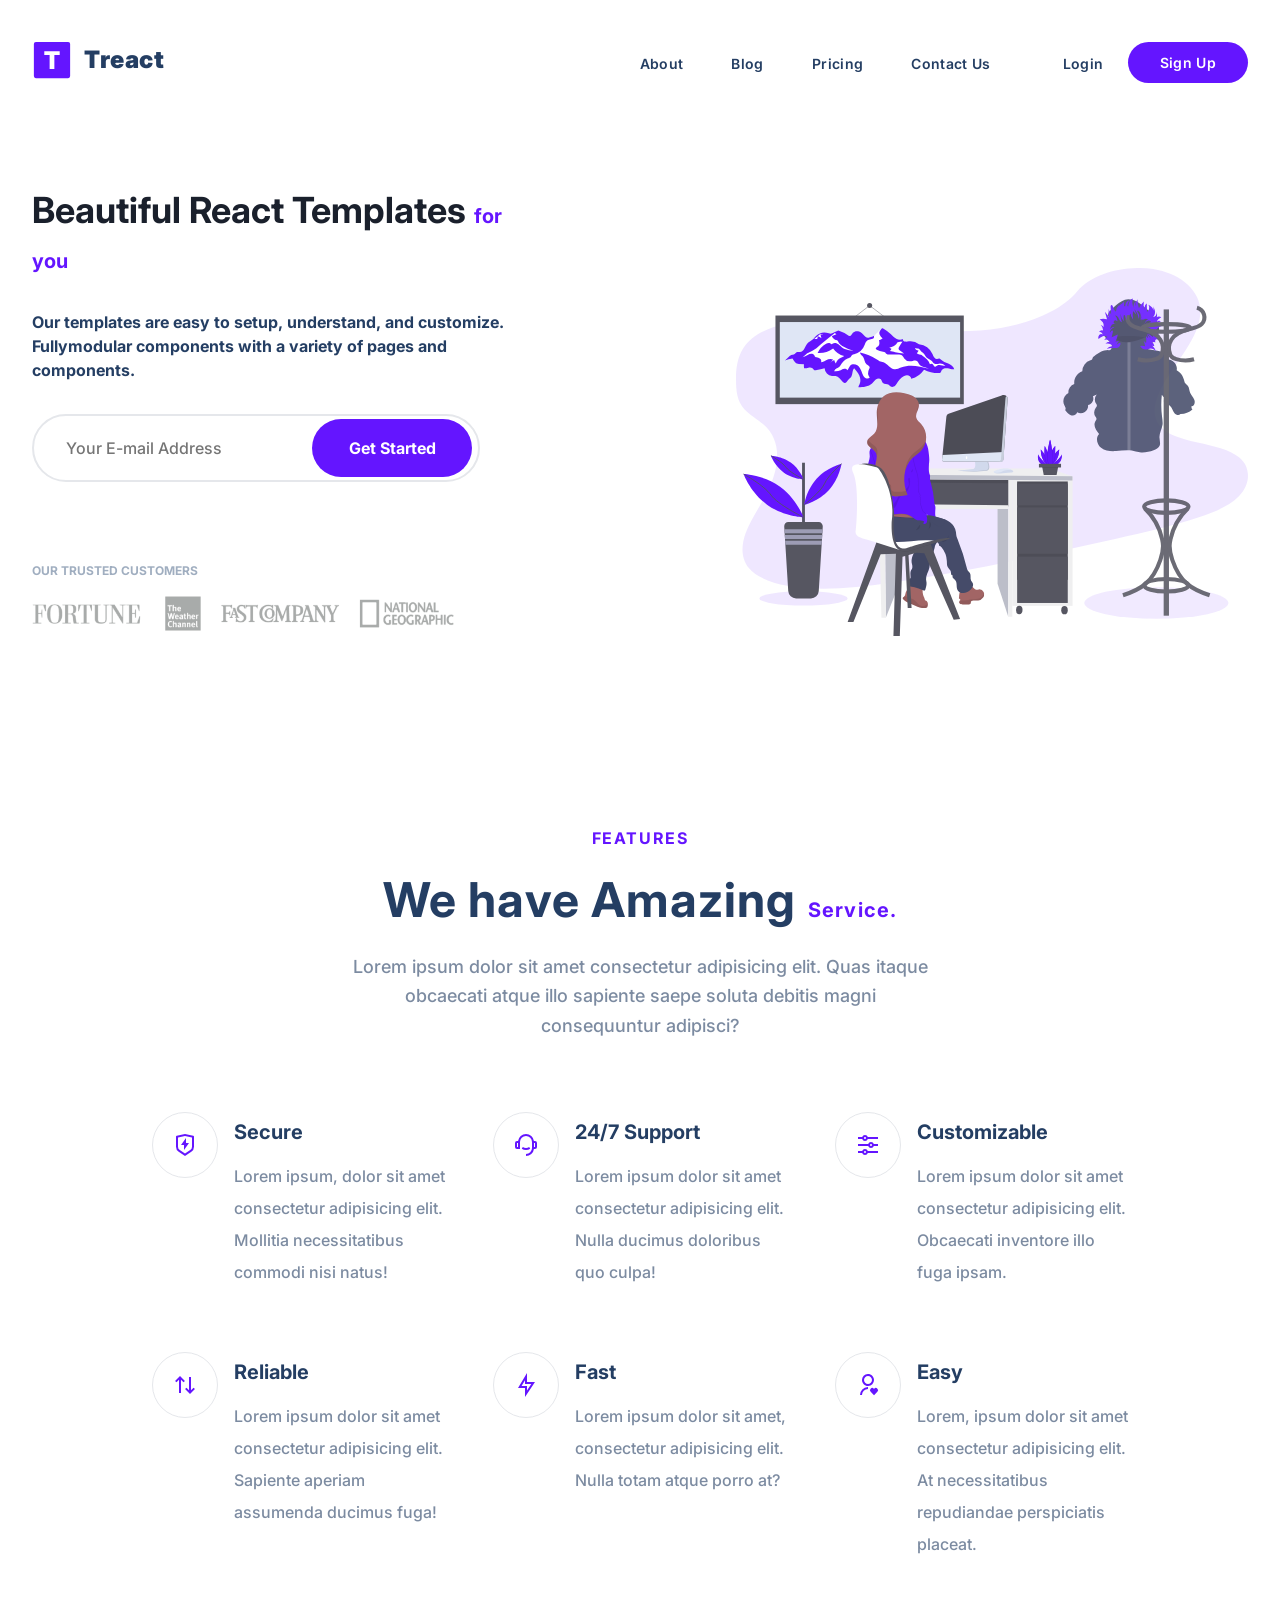
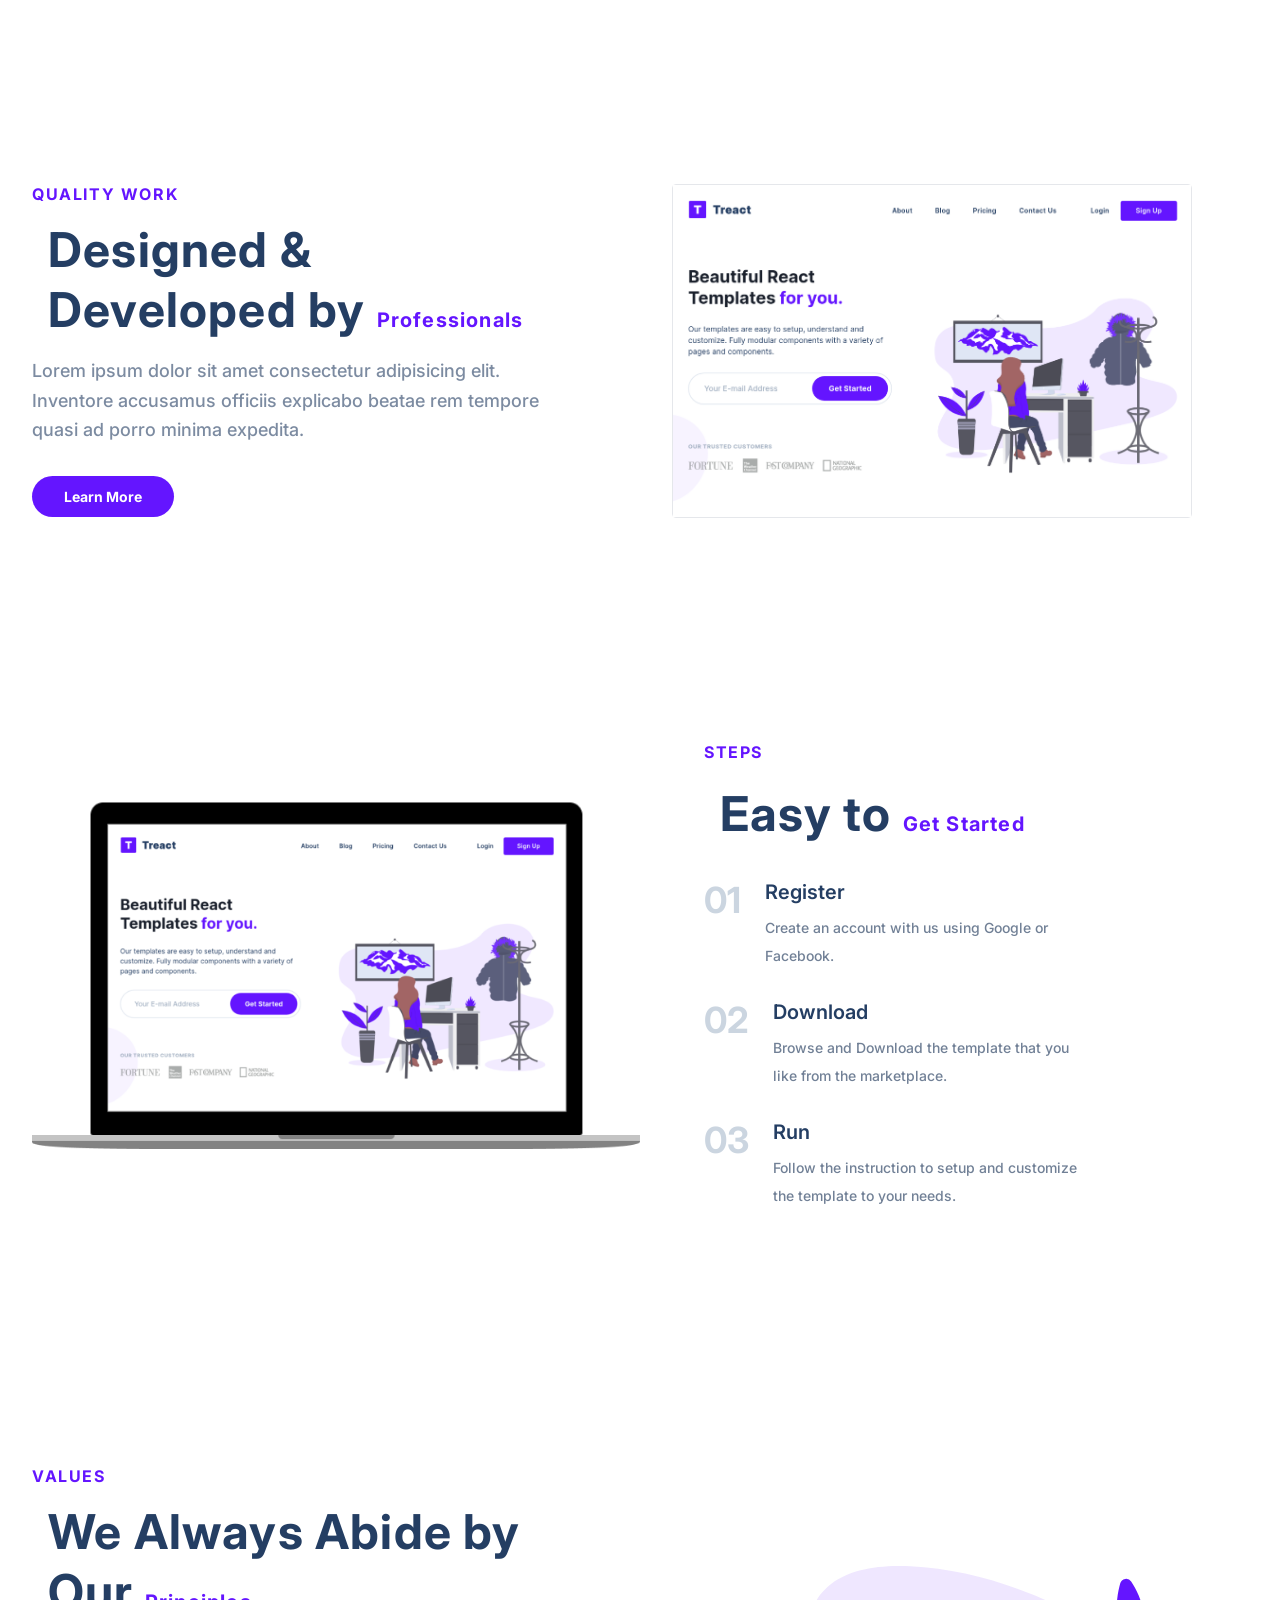
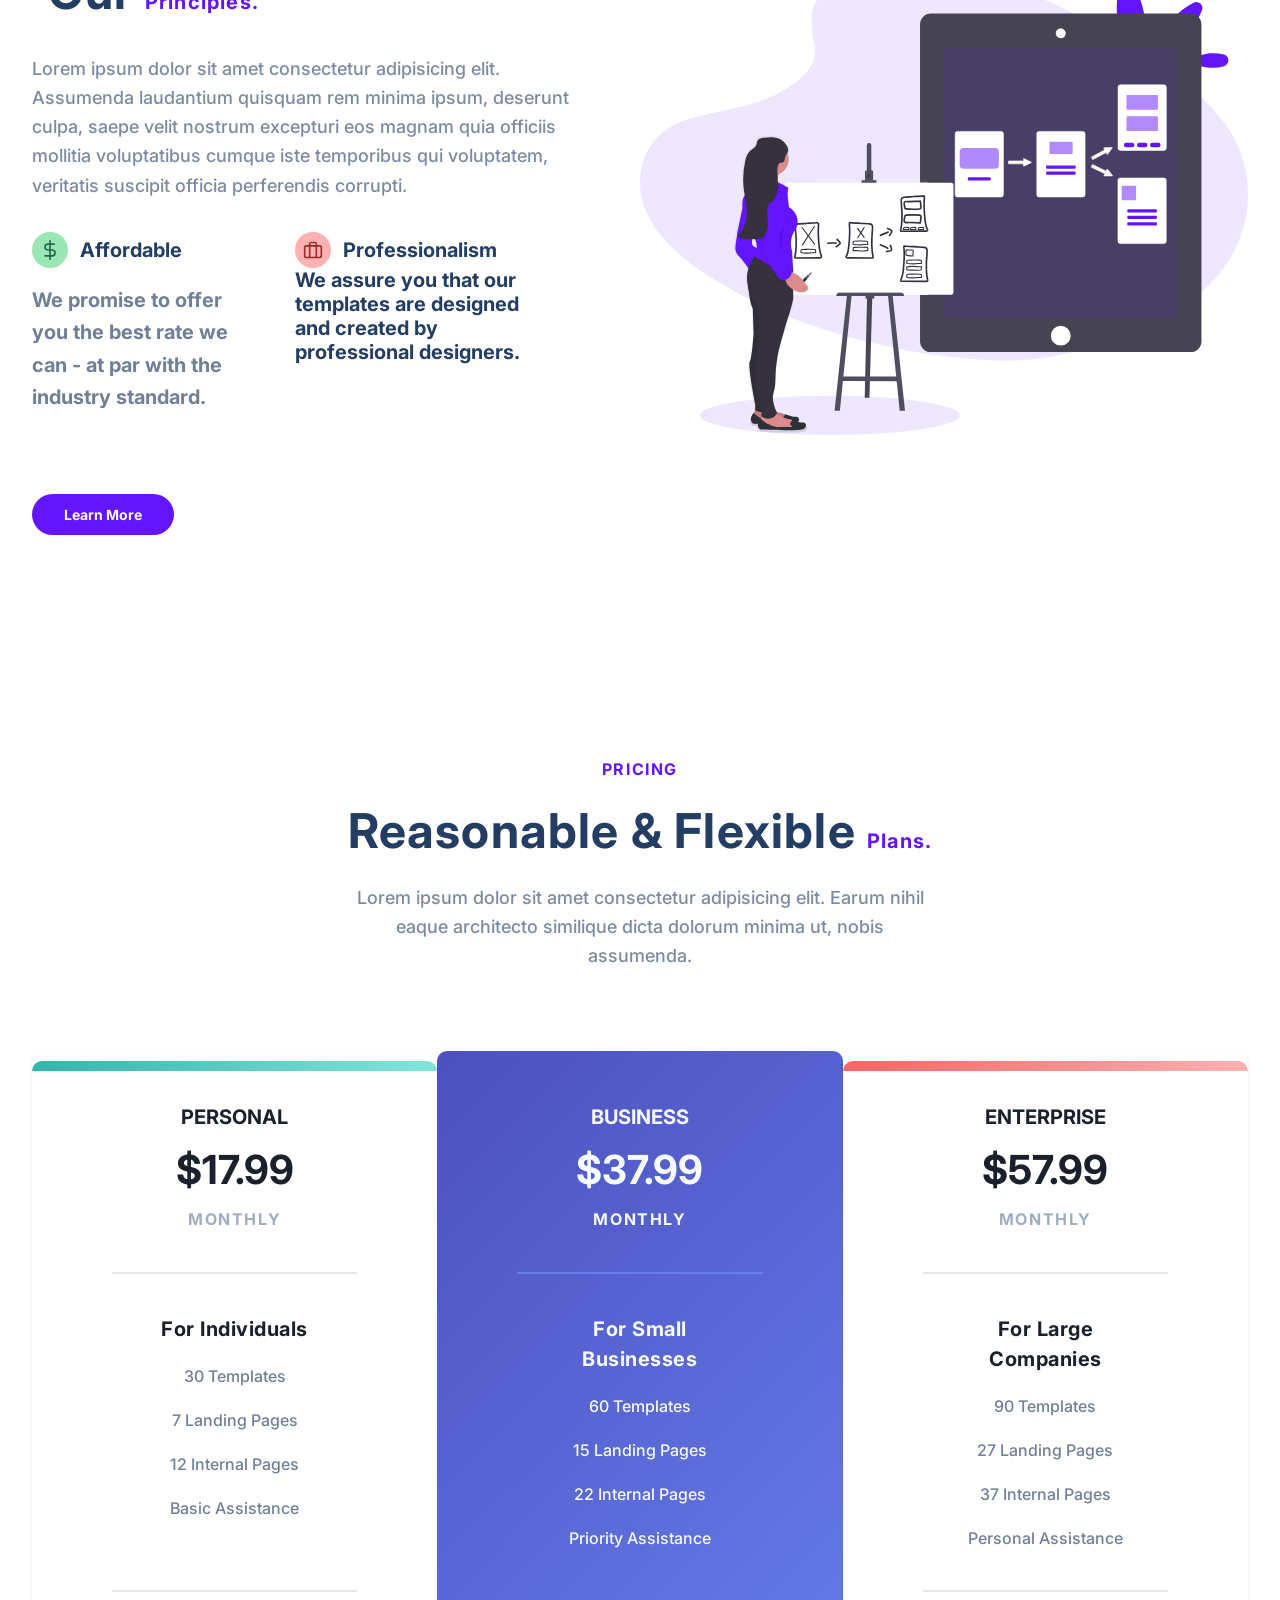
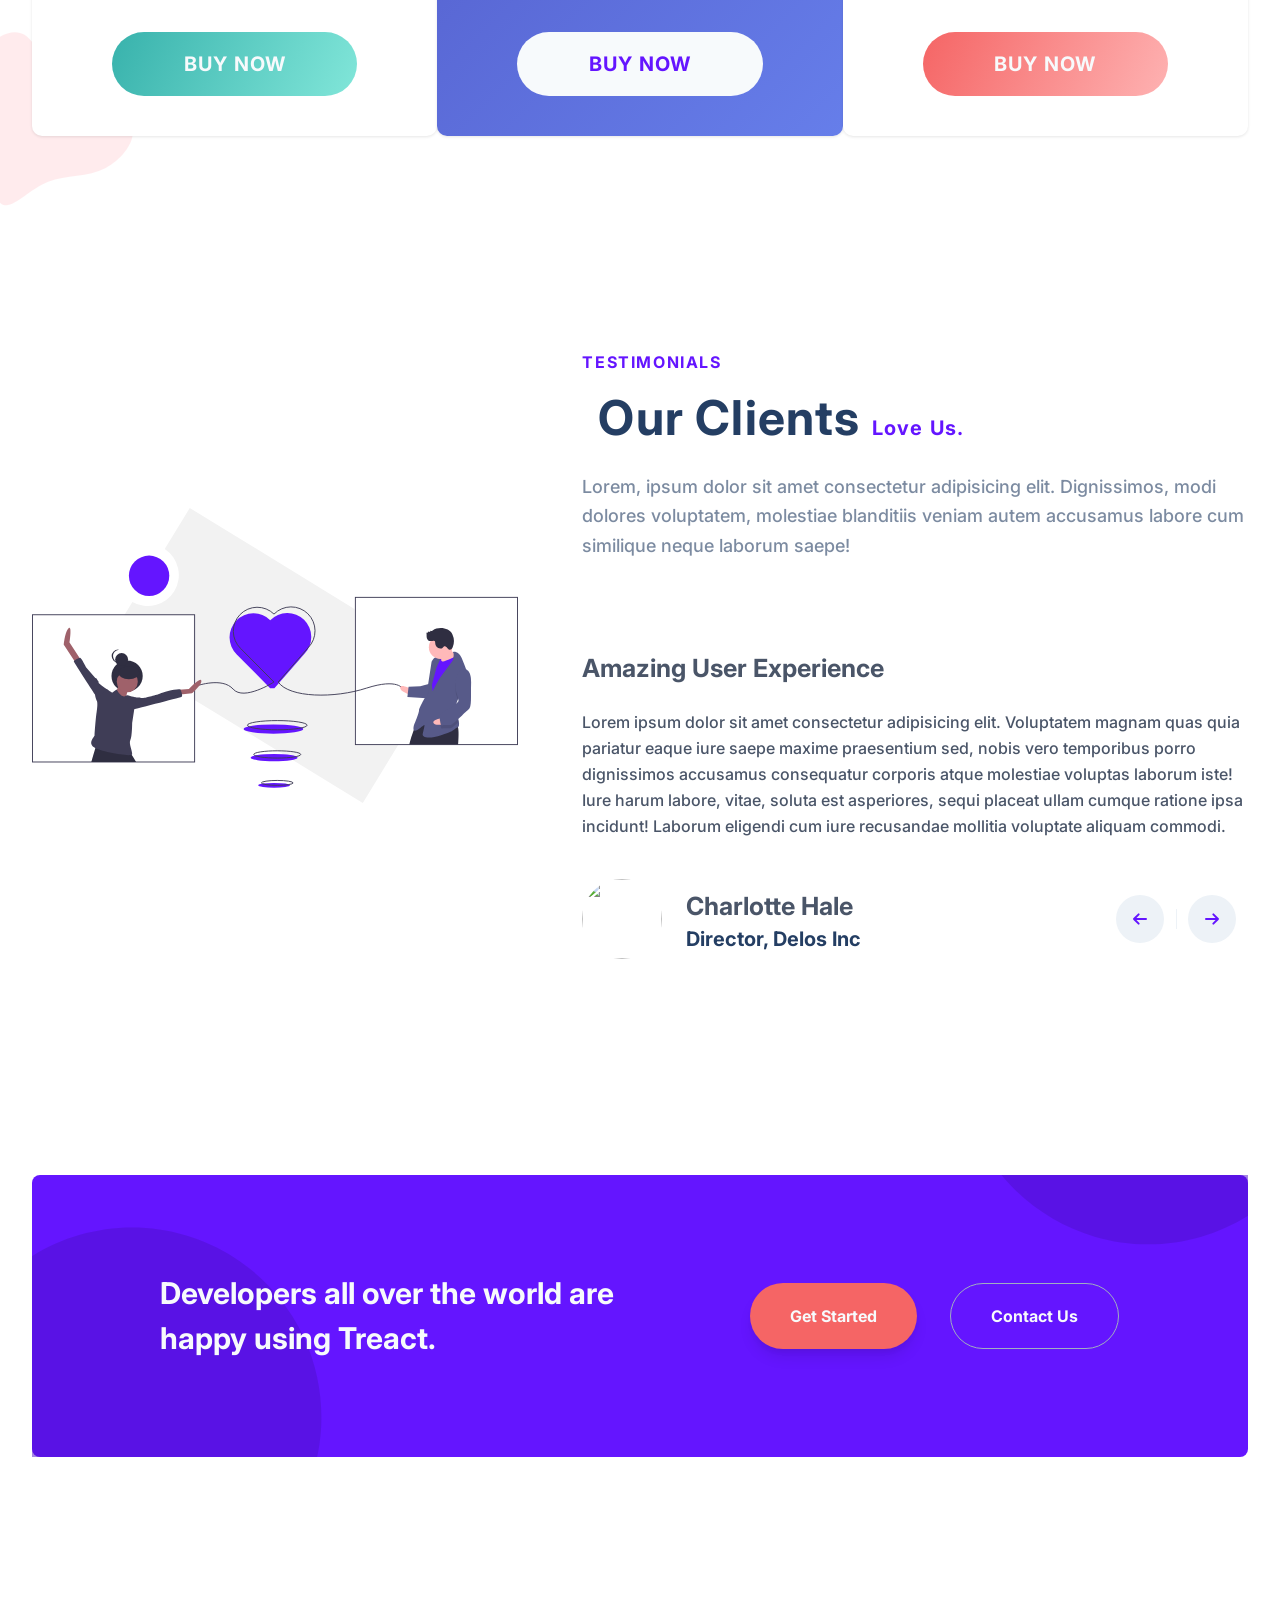
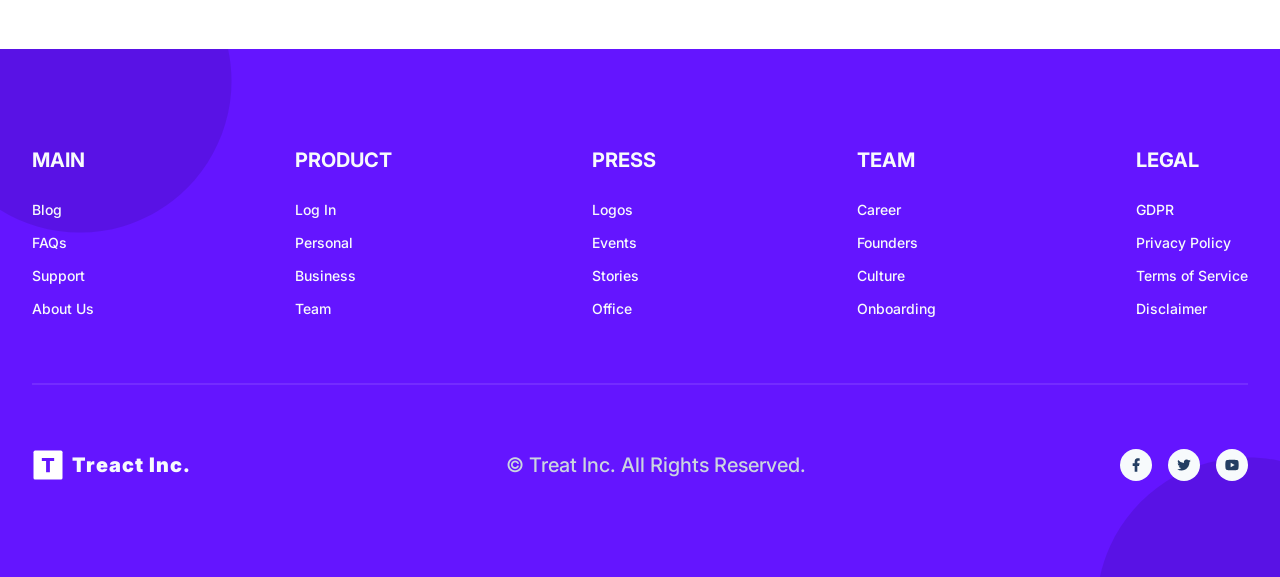
==== commit 3f822b2e: "Add files via upload" ====
--- a/3.3.3 Final Project/index.html
+++ b/3.3.3 Final Project/index.html
@@ -6,7 +6,7 @@
     <meta name="viewport" content="width=device-width, initial-scale=1.0">
     <link rel="stylesheet" href="style.css">
     <script src="https://kit.fontawesome.com/6487f0a3d4.js" crossorigin="anonymous"></script>
-    <script src="index.js"></script>
+    <script src="script.js"></script>
     <title>3.3.3 Final Project</title>
 </head>
 
@@ -179,7 +179,7 @@
             <div class="container">
                 <div class="row">
                     <figure class="steps__img--wrapper">
-                        <img src="./assets/hero-screenshot-2.241aac1fbc66db29d873.png" class="staps__img" alt="Dashboard Screenshot">
+                        <img src="./assets/hero-screenshot-2.241aac1fbc66db29d873.png" class="steps__img" alt="Dashboard Screenshot">
                     </figure>
                     <div class="steps__description">
                         <div class="section__tag">STEPS</div>
@@ -207,7 +207,7 @@
                                 <div class="step__number">03</div>
                                 <div class="step__description">
                                     <div class="step__title">Run</div>
-                                    <p class="step__parp">
+                                    <p class="step__para">
                                         Follow the instruction to setup and customize the template to your needs.
                                     </p>
                                 </div>
@@ -263,7 +263,7 @@
                         </div>
                         <button class="btn">Learn More</button>
                     </div>
-                    <img class="values__img" src="/assets/prototype-illustration.21bc4b3f612a2f257c3d361067582485.svg">
+                    <img class="values__img" src="./assets/prototype-illustration.21bc4b3f612a2f257c3d361067582485.svg">
                 </div>
             </div>
         </section>
--- a/3.3.3 Final Project/style.css
+++ b/3.3.3 Final Project/style.css
@@ -3,6 +3,8 @@
     margin: 0;
     padding: 0;
     box-sizing: border-box;
+    font-weight: bold;
+    font-size: 20px;
     font-family: 'Inter', sans-serif;
     color: #243e63;
 }
@@ -54,7 +56,7 @@
 }
 .section__title {
     font-size: 48px;
-    font-weight: 900;
+    font-weight: 700;
     color: rgb(36, 62, 99);
     line-height: 1.5;
     margin: 16px;
@@ -505,7 +507,13 @@
 .step__number {
     color: #cbd5e0;
     font-size: 36px;
+    font-weight: 700;
+    line-height: 1;
+}
+.step__title {
     font-weight: 600;
+    font-size: 20px;
+    color: #243e63;
     line-height: 1;
 }
 .step__description {
@@ -1324,7 +1332,7 @@
         flex-direction: column-reverse;
     }
     .quality__description,
-    .step__description,
+    .steps__description,
     .values__description,
     .testimonials__description {
         padding: 0;
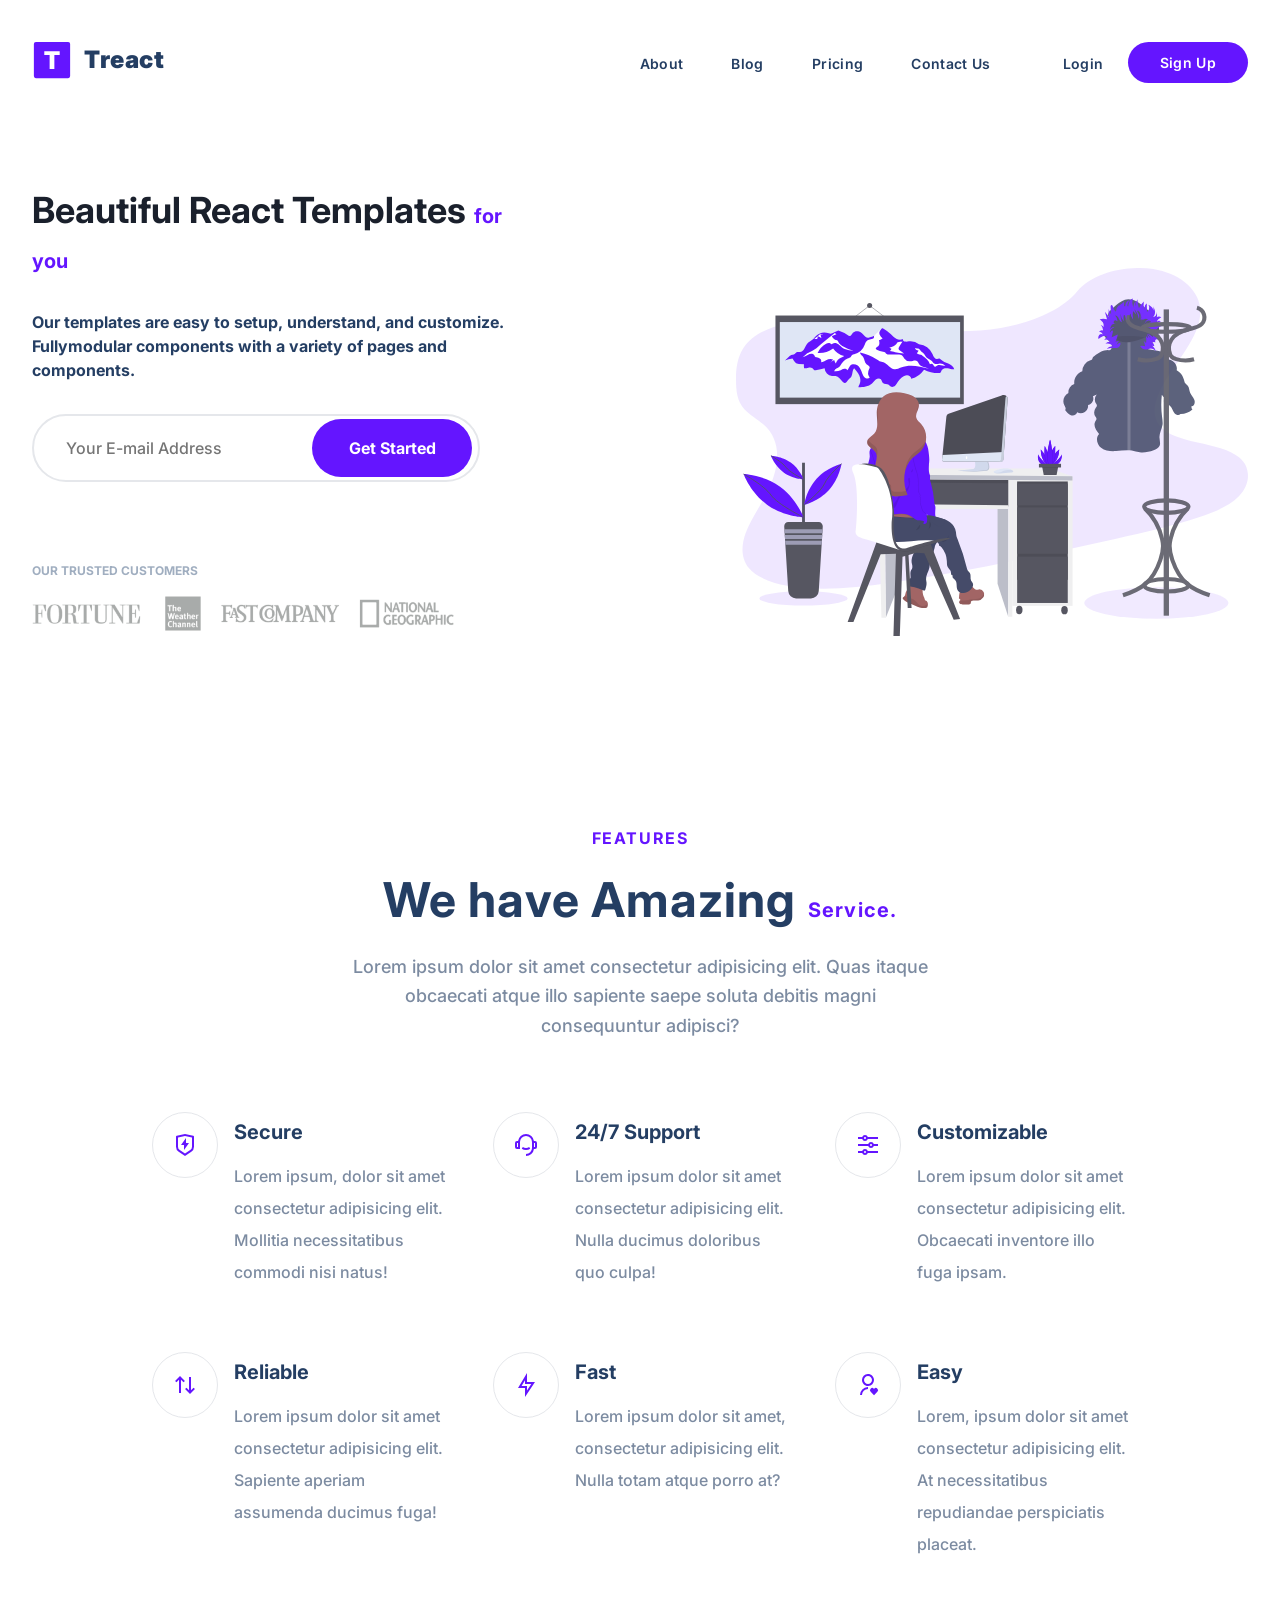
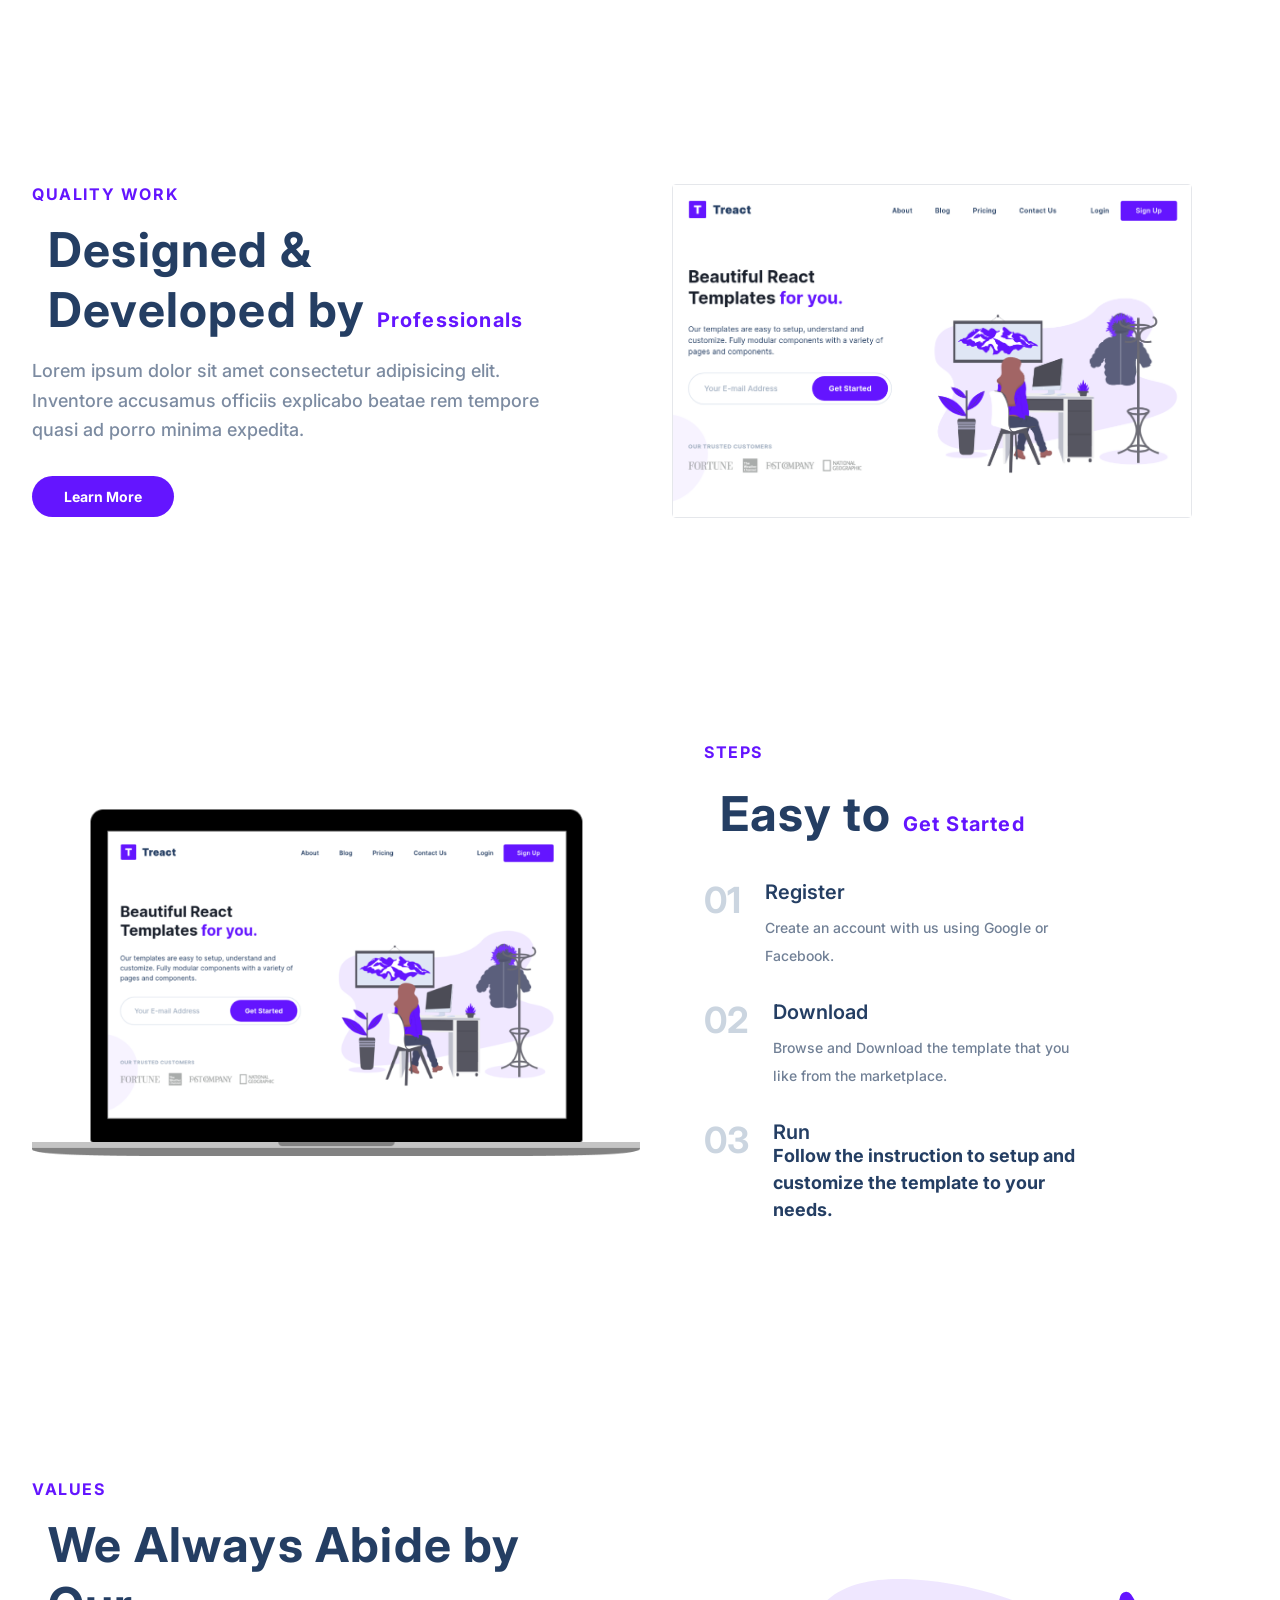
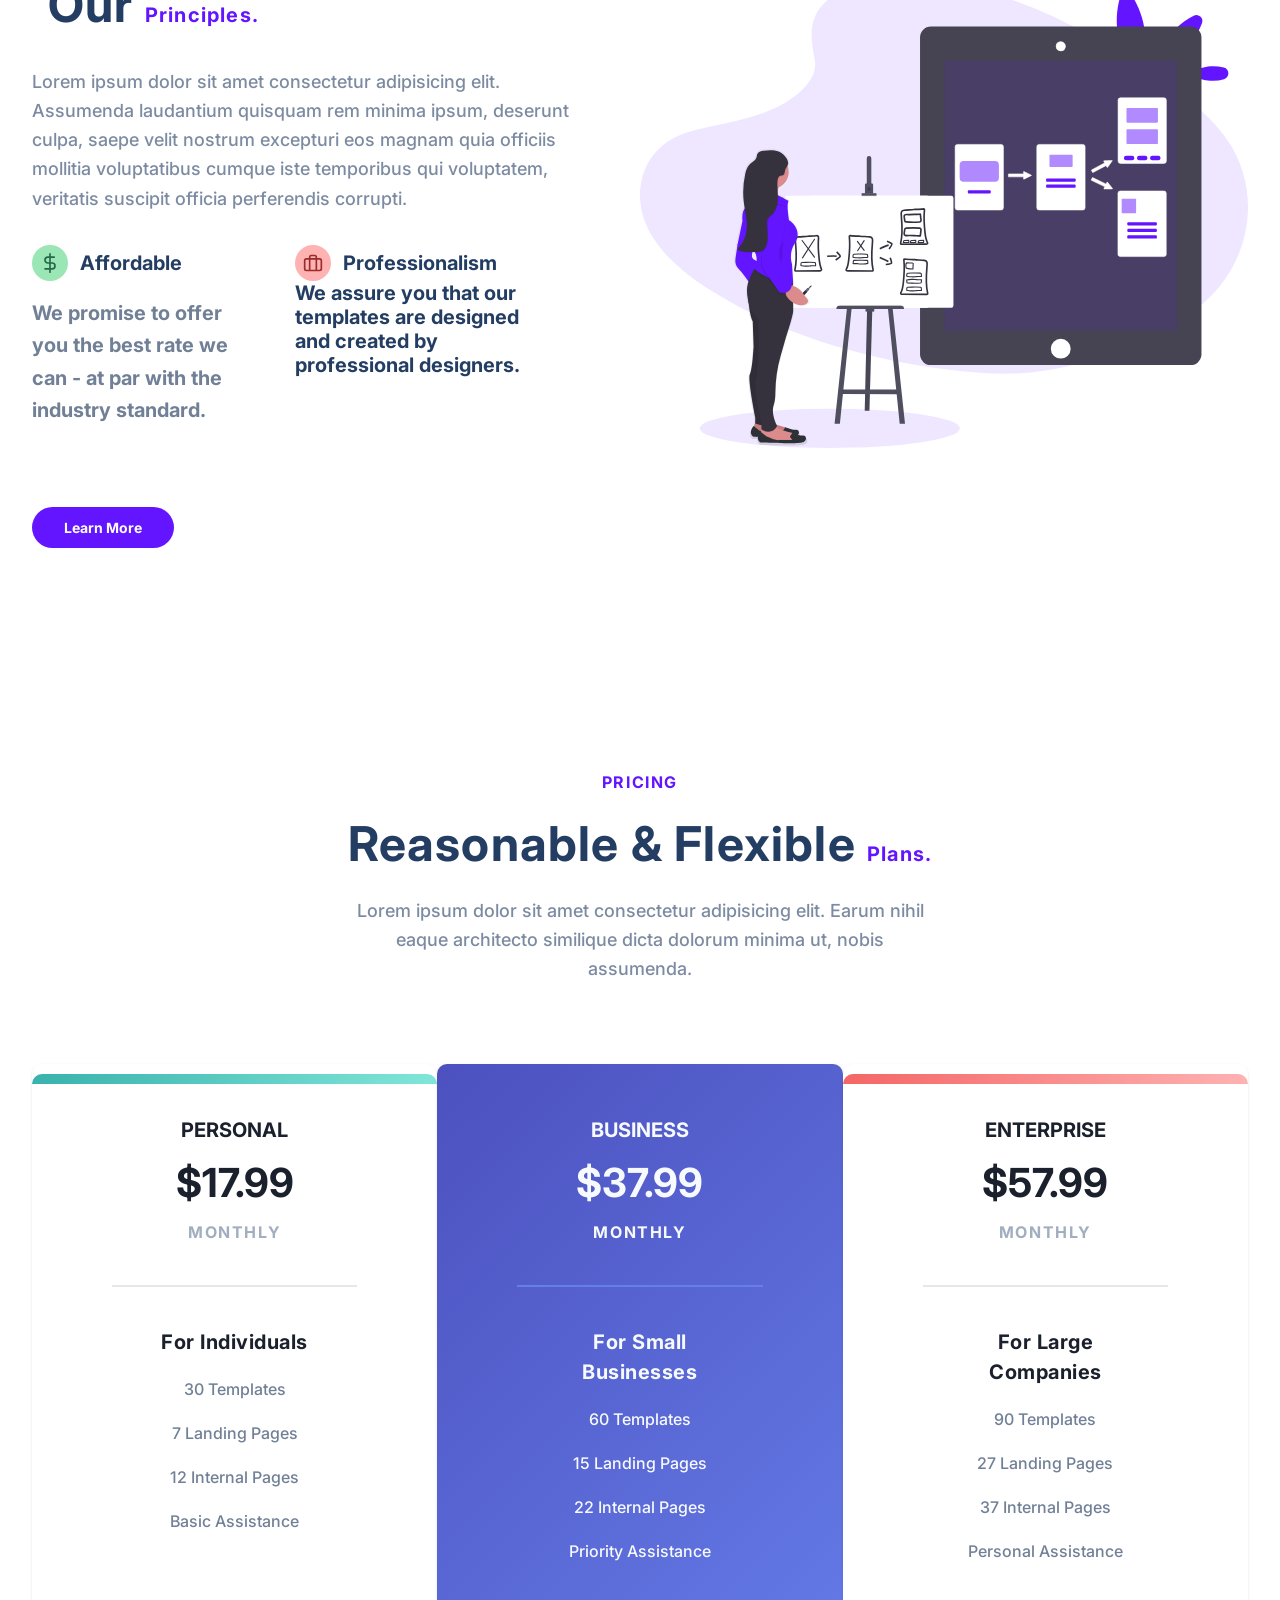
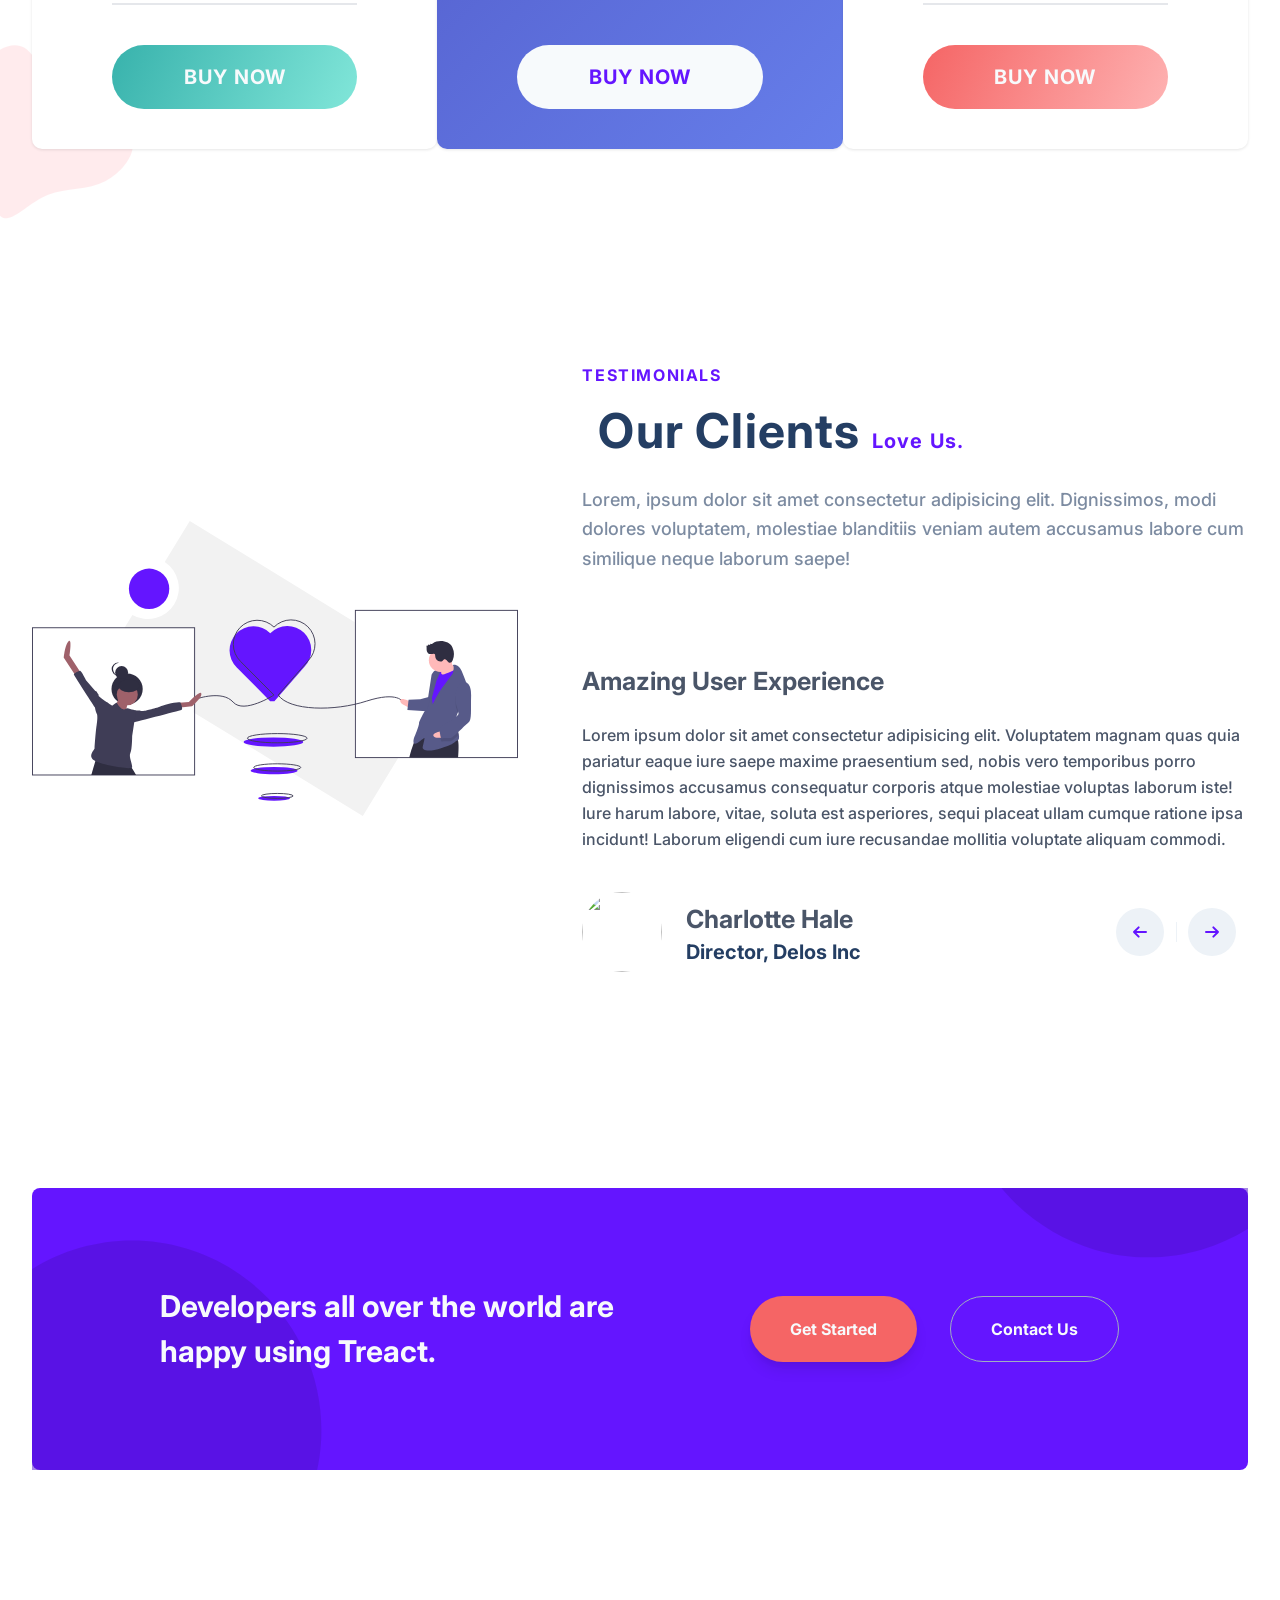
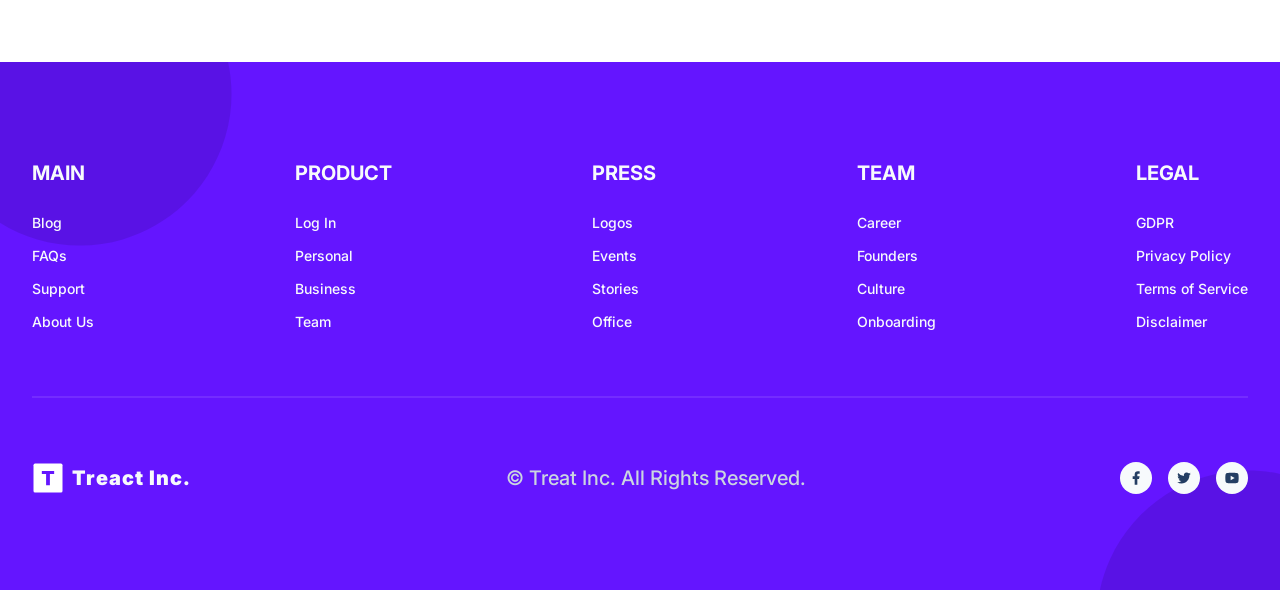
==== commit 3839a409: "Add files via upload" ====
--- a/3.3.3 Final Project/index.html
+++ b/3.3.3 Final Project/index.html
@@ -6,7 +6,7 @@
     <meta name="viewport" content="width=device-width, initial-scale=1.0">
     <link rel="stylesheet" href="style.css">
     <script src="https://kit.fontawesome.com/6487f0a3d4.js" crossorigin="anonymous"></script>
-    <script src="script.js"></script>
+    <script src="index.js"></script>
     <title>3.3.3 Final Project</title>
 </head>
 
@@ -207,7 +207,7 @@
                                 <div class="step__number">03</div>
                                 <div class="step__description">
                                     <div class="step__title">Run</div>
-                                    <p class="step__para">
+                                    <p class="step__parp">
                                         Follow the instruction to setup and customize the template to your needs.
                                     </p>
                                 </div>
